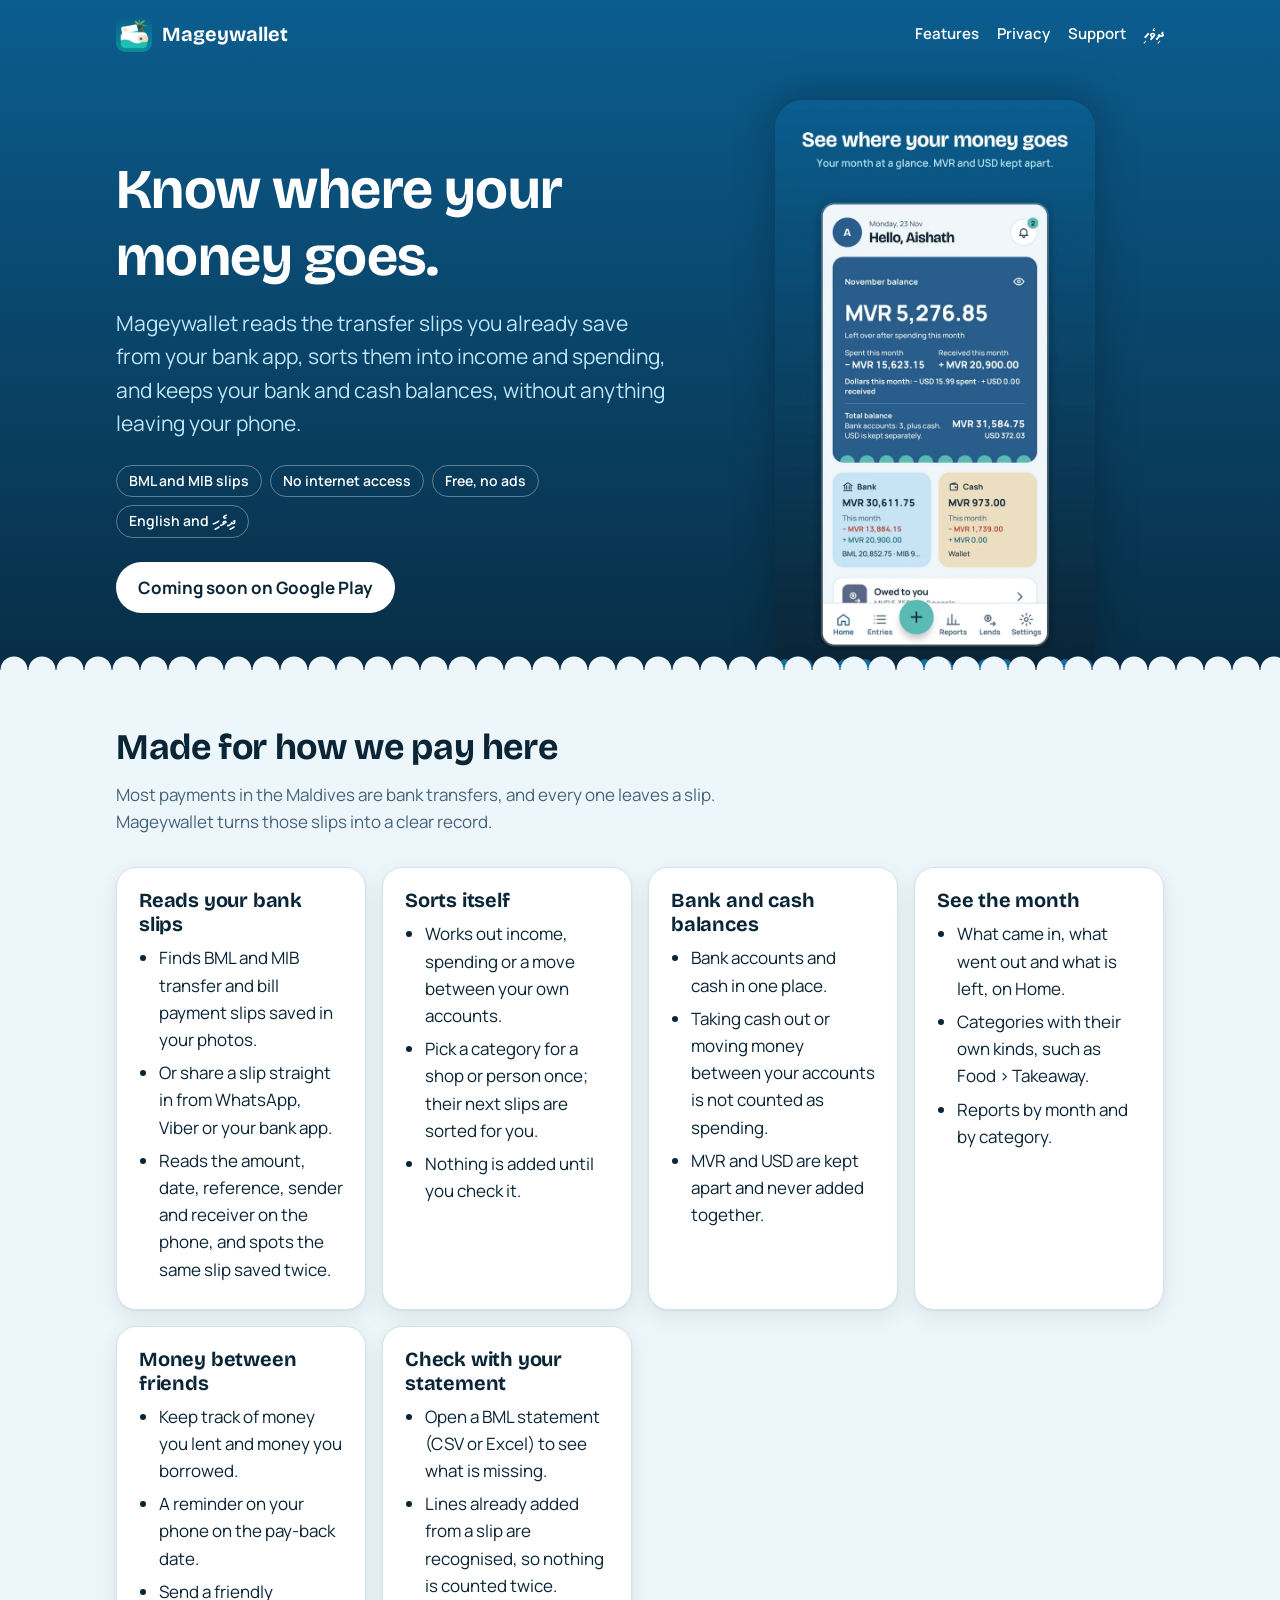
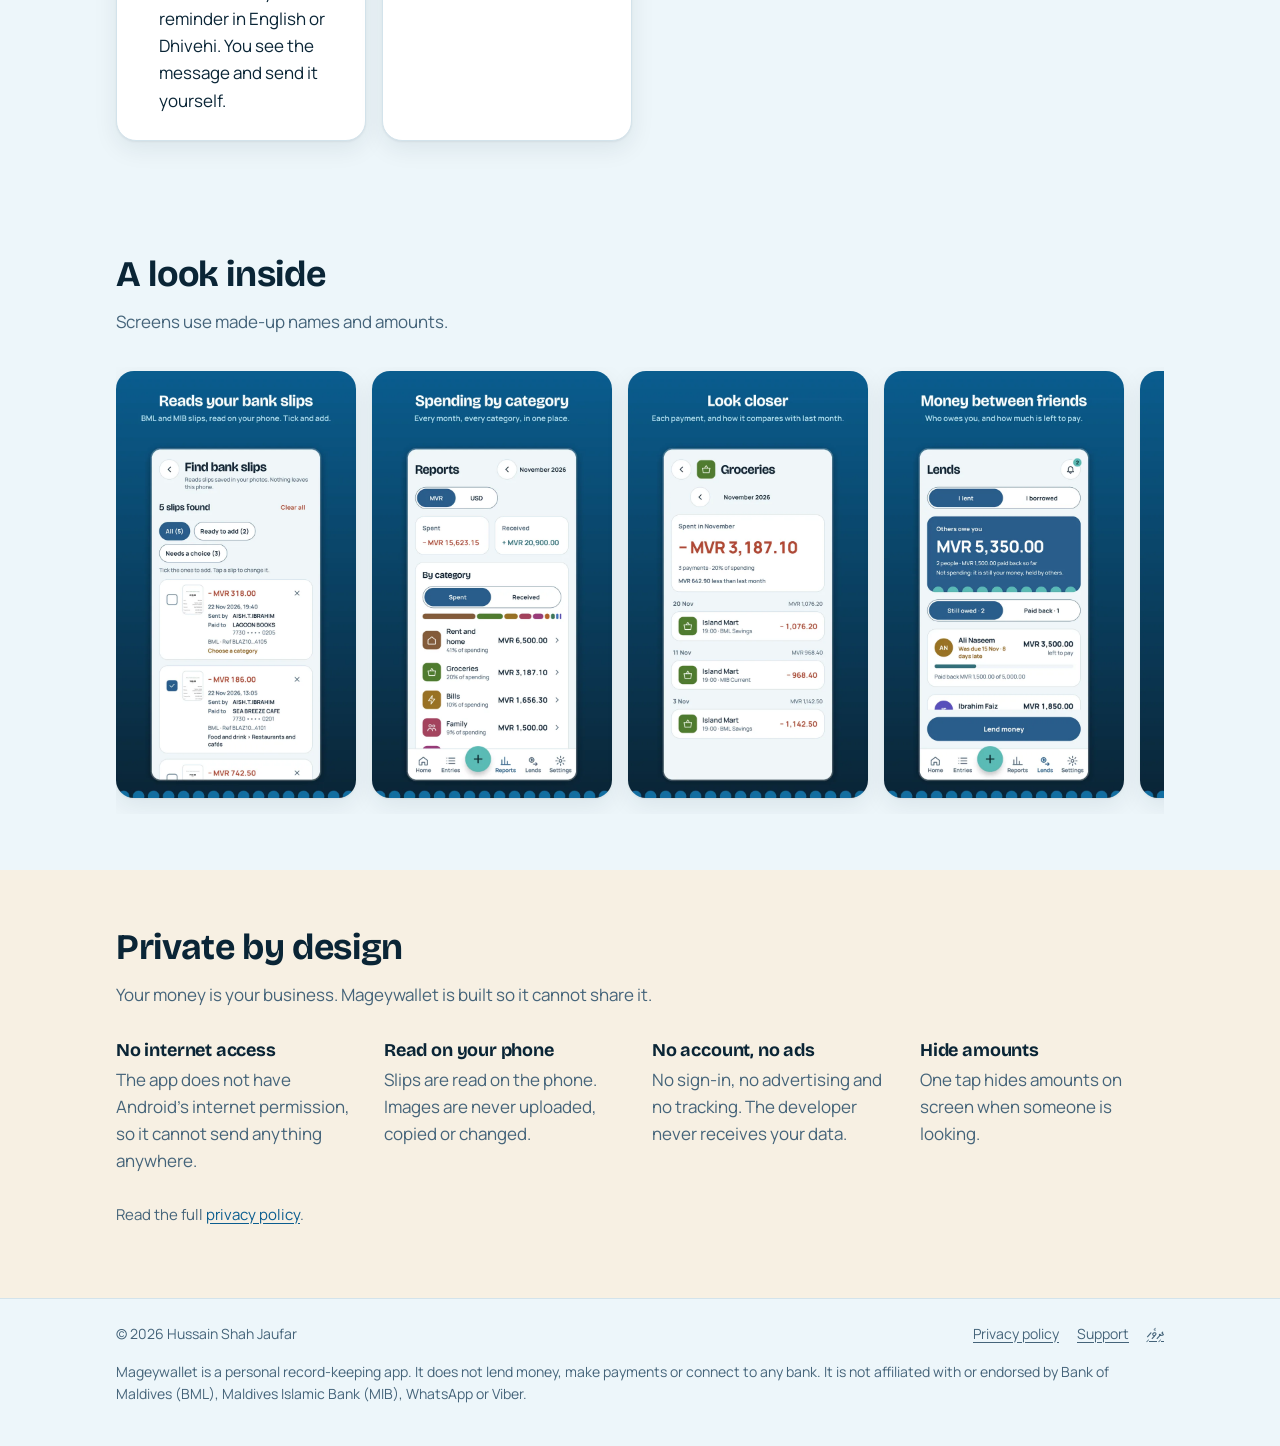
==== index.html @ f0f6d5c7 "Mageywallet website: home, privacy policy and support in English and Dhivehi Co-Authored-By: Claude " ====
<!doctype html>
<html lang="en" dir="ltr">
<head>
<meta charset="utf-8">
<meta name="viewport" content="width=device-width, initial-scale=1">
<title>Mageywallet: spending tracker for the Maldives</title>
<meta name="description" content="Mageywallet reads your BML and MIB transfer slips, sorts income and spending, and keeps everything on your phone. No internet access, no account, no ads.">
<meta name="theme-color" content="#0b5d8f">
<link rel="canonical" href="https://shahjaufar.github.io/mageywallet-site/">
<link rel="alternate" hreflang="en" href="https://shahjaufar.github.io/mageywallet-site/">
<link rel="alternate" hreflang="dv" href="https://shahjaufar.github.io/mageywallet-site/dv/">
<meta property="og:type" content="website">
<meta property="og:title" content="Mageywallet: spending tracker for the Maldives">
<meta property="og:description" content="Reads your BML and MIB slips and keeps everything on your phone.">
<meta property="og:image" content="https://shahjaufar.github.io/mageywallet-site/assets/og-image.png">
<meta property="og:url" content="https://shahjaufar.github.io/mageywallet-site/">
<meta name="twitter:card" content="summary_large_image">
<link rel="icon" type="image/png" sizes="32x32" href="assets/favicon-32.png">
<link rel="icon" type="image/png" sizes="192x192" href="assets/icon-192.png">
<link rel="apple-touch-icon" href="assets/apple-touch-icon.png">
<link rel="preconnect" href="https://fonts.googleapis.com">
<link rel="preconnect" href="https://fonts.gstatic.com" crossorigin>
<link rel="stylesheet" href="https://fonts.googleapis.com/css2?family=Bricolage+Grotesque:wght@700&family=Manrope:wght@400;600;700&family=Noto+Sans+Thaana:wght@400;700&display=swap">
<link rel="stylesheet" href="assets/style.css">
</head>
<body class="on-hero">
<a class="skip" href="#main">Skip to content</a>

<div class="hero">
  <header class="site-header">
    <div class="wrap">
      <a class="brand" href="./"><img src="assets/icon-192.png" alt="" width="36" height="36">Mageywallet</a>
      <nav class="site-nav" aria-label="Main">
        <a href="#features">Features</a>
        <a href="privacy.html">Privacy</a>
        <a href="support.html">Support</a>
        <a class="lang" href="dv/" hreflang="dv" lang="dv">ދިވެހި</a>
      </nav>
    </div>
  </header>

  <div class="wrap hero-grid">
    <div class="hero-copy">
      <h1>Know where your money goes.</h1>
      <p class="lede">Mageywallet reads the transfer slips you already save from your bank app, sorts them into income and spending, and keeps your bank and cash balances, without anything leaving your phone.</p>
      <ul class="badges">
        <li>BML and MIB slips</li>
        <li>No internet access</li>
        <li>Free, no ads</li>
        <li>English and ދިވެހި</li>
      </ul>
      <span class="cta soon" aria-label="Coming soon on Google Play">Coming soon on Google Play</span>
    </div>
    <div class="hero-shot">
      <img src="assets/screens/phone-01-home.webp" alt="Mageywallet home screen showing the month's money in, money out and what is left" width="720" height="1280">
    </div>
  </div>
  <div class="crest" aria-hidden="true"></div>
</div>

<main id="main">
  <section id="features">
    <div class="wrap">
      <h2 class="section-title">Made for how we pay here</h2>
      <p class="section-lede">Most payments in the Maldives are bank transfers, and every one leaves a slip. Mageywallet turns those slips into a clear record.</p>

      <div class="features">
        <article class="card">
          <h3>Reads your bank slips</h3>
          <ul>
            <li>Finds BML and MIB transfer and bill payment slips saved in your photos.</li>
            <li>Or share a slip straight in from WhatsApp, Viber or your bank app.</li>
            <li>Reads the amount, date, reference, sender and receiver on the phone, and spots the same slip saved twice.</li>
          </ul>
        </article>
        <article class="card">
          <h3>Sorts itself</h3>
          <ul>
            <li>Works out income, spending or a move between your own accounts.</li>
            <li>Pick a category for a shop or person once; their next slips are sorted for you.</li>
            <li>Nothing is added until you check it.</li>
          </ul>
        </article>
        <article class="card">
          <h3>Bank and cash balances</h3>
          <ul>
            <li>Bank accounts and cash in one place.</li>
            <li>Taking cash out or moving money between your accounts is not counted as spending.</li>
            <li>MVR and USD are kept apart and never added together.</li>
          </ul>
        </article>
        <article class="card">
          <h3>See the month</h3>
          <ul>
            <li>What came in, what went out and what is left, on Home.</li>
            <li>Categories with their own kinds, such as Food › Takeaway.</li>
            <li>Reports by month and by category.</li>
          </ul>
        </article>
        <article class="card">
          <h3>Money between friends</h3>
          <ul>
            <li>Keep track of money you lent and money you borrowed.</li>
            <li>A reminder on your phone on the pay-back date.</li>
            <li>Send a friendly reminder in English or Dhivehi. You see the message and send it yourself.</li>
          </ul>
        </article>
        <article class="card">
          <h3>Check with your statement</h3>
          <ul>
            <li>Open a BML statement (CSV or Excel) to see what is missing.</li>
            <li>Lines already added from a slip are recognised, so nothing is counted twice.</li>
          </ul>
        </article>
      </div>
    </div>
  </section>

  <section aria-labelledby="screens-title">
    <div class="wrap">
      <h2 class="section-title" id="screens-title">A look inside</h2>
      <p class="section-lede">Screens use made-up names and amounts.</p>
      <div class="screens" tabindex="0" aria-label="App screenshots, scroll sideways">
        <figure><img src="assets/screens/phone-02-slips.webp" alt="Find bank slips: slips found in photos, ready to add" width="720" height="1280" loading="lazy"></figure>
        <figure><img src="assets/screens/phone-03-reports.webp" alt="Reports by month and category" width="720" height="1280" loading="lazy"></figure>
        <figure><img src="assets/screens/phone-04-category.webp" alt="A category with its kinds and spending" width="720" height="1280" loading="lazy"></figure>
        <figure><img src="assets/screens/phone-05-lends.webp" alt="Lends: money lent and borrowed" width="720" height="1280" loading="lazy"></figure>
        <figure><img src="assets/screens/phone-06-person.webp" alt="A person's balance with pay-back date and reminder" width="720" height="1280" loading="lazy"></figure>
        <figure><img src="assets/screens/phone-07-entries.webp" alt="Entries list with search and filters" width="720" height="1280" loading="lazy"></figure>
        <figure><img src="assets/screens/phone-08-home-night.webp" alt="Home screen in the night theme" width="720" height="1280" loading="lazy"></figure>
      </div>
    </div>
  </section>

  <section class="private" aria-labelledby="private-title">
    <div class="wrap">
      <h2 class="section-title" id="private-title">Private by design</h2>
      <p class="section-lede">Your money is your business. Mageywallet is built so it cannot share it.</p>
      <div class="private-grid">
        <div>
          <h3>No internet access</h3>
          <p>The app does not have Android's internet permission, so it cannot send anything anywhere.</p>
        </div>
        <div>
          <h3>Read on your phone</h3>
          <p>Slips are read on the phone. Images are never uploaded, copied or changed.</p>
        </div>
        <div>
          <h3>No account, no ads</h3>
          <p>No sign-in, no advertising and no tracking. The developer never receives your data.</p>
        </div>
        <div>
          <h3>Hide amounts</h3>
          <p>One tap hides amounts on screen when someone is looking.</p>
        </div>
      </div>
      <p class="note" style="margin-top:28px">Read the full <a href="privacy.html">privacy policy</a>.</p>
    </div>
  </section>
</main>

<footer class="site-footer">
  <div class="wrap">
    <span>© 2026 Hussain Shah Jaufar</span>
    <nav aria-label="Footer">
      <a href="privacy.html">Privacy policy</a>
      <a href="support.html">Support</a>
      <a class="lang" href="dv/" hreflang="dv" lang="dv">ދިވެހި</a>
    </nav>
    <p style="flex-basis:100%;margin:8px 0 0">Mageywallet is a personal record-keeping app. It does not lend money, make payments or connect to any bank. It is not affiliated with or endorsed by Bank of Maldives (BML), Maldives Islamic Bank (MIB), WhatsApp or Viber.</p>
  </div>
</footer>
</body>
</html>
---- assets/style.css ----
/* Mageywallet site. Colours and type follow the app's Vilu theme (sea, sky, sand). */

:root {
  --sky-bg: #edf6fa;
  --surface: #ffffff;
  --sand-surface: #f7f0e3;
  --hairline: #d3e3eb;
  --ink: #0a2536;
  --ink-muted: #45647a;
  --ocean: #0b5d8f;
  --on-ocean: #ffffff;
  --lagoon: #1fbdb6;
  --sand: #f0dfbe;
  --income: #08717c;
  --expense: #c13d2a;
  --hero-top: #0b5d8f;
  --hero-bottom: #082d45;
  --on-hero: #ffffff;
  --on-hero-muted: #bfe5f7;
  --shadow: 0 1px 2px rgba(10, 37, 54, .06), 0 8px 24px rgba(10, 37, 54, .08);

  --font-display: "Bricolage Grotesque", system-ui, sans-serif;
  --font-body: "Manrope", system-ui, -apple-system, "Segoe UI", Roboto, sans-serif;
  --font-thaana: "Noto Sans Thaana", "MV Faseyha", "Faruma", sans-serif;

  color-scheme: light;
}

@media (prefers-color-scheme: dark) {
  :root {
    --sky-bg: #06141d;
    --surface: #0c2130;
    --sand-surface: #13293a;
    --hairline: #21445a;
    --ink: #e4f2f8;
    --ink-muted: #9dbccb;
    --ocean: #6cc4f0;
    --on-ocean: #04202f;
    --lagoon: #3fd8cf;
    --sand: #4a3d27;
    --income: #55d6dc;
    --expense: #ff9280;
    --hero-top: #123e5a;
    --hero-bottom: #06141d;
    --on-hero: #e4f2f8;
    --on-hero-muted: #9dbccb;
    --shadow: 0 1px 2px rgba(0, 0, 0, .3), 0 8px 24px rgba(0, 0, 0, .35);
    color-scheme: dark;
  }
}

* { box-sizing: border-box; }

html { -webkit-text-size-adjust: 100%; }

body {
  margin: 0;
  background: var(--sky-bg);
  color: var(--ink);
  font: 17px/1.6 var(--font-body);
}

html[lang="dv"] body { font-family: var(--font-thaana), var(--font-body); line-height: 1.9; }

img { max-width: 100%; height: auto; display: block; }

a { color: var(--ocean); text-underline-offset: 3px; }

h1, h2, h3 { font-family: var(--font-display); line-height: 1.2; letter-spacing: -0.01em; margin: 0 0 12px; }
html[lang="dv"] h1, html[lang="dv"] h2, html[lang="dv"] h3 { font-family: var(--font-thaana), var(--font-display); letter-spacing: 0; line-height: 1.6; }

.wrap { max-width: 1080px; margin: 0 auto; padding: 0 16px; }
.narrow { max-width: 720px; }

.skip { position: absolute; width: 1px; height: 1px; overflow: hidden; clip-path: inset(50%); white-space: nowrap; }
.skip:focus { width: auto; height: auto; clip-path: none; inset-inline-start: 16px; top: 16px; background: var(--surface); color: var(--ink); padding: 8px 12px; border-radius: 8px; z-index: 10; }

/* Header */

.site-header { padding: 16px 0; }
.site-header .wrap { display: flex; align-items: center; justify-content: space-between; gap: 16px; flex-wrap: wrap; }
.brand { display: flex; align-items: center; gap: 10px; color: inherit; text-decoration: none; font-family: var(--font-display); font-weight: 700; font-size: 20px; }
html[lang="dv"] .brand { font-family: var(--font-thaana), var(--font-display); }
.brand img { width: 36px; height: 36px; border-radius: 9px; }
.site-nav { display: flex; gap: 6px 18px; flex-wrap: wrap; font-weight: 600; font-size: 15px; }
.site-nav a { color: inherit; text-decoration: none; }
.site-nav a:hover, .site-nav a[aria-current="page"] { color: var(--ocean); text-decoration: underline; }
.lang { font-family: var(--font-thaana), var(--font-body); }

.on-hero .site-header, .on-hero .site-header .brand, .on-hero .site-nav a { color: var(--on-hero); }
.on-hero .site-nav a:hover, .on-hero .site-nav a[aria-current="page"] { color: var(--on-hero); }

/* Hero */

.hero {
  background: linear-gradient(180deg, var(--hero-top), var(--hero-bottom));
  color: var(--on-hero);
  padding-bottom: 0;
  overflow: hidden;
}
.hero-grid { display: grid; grid-template-columns: 1.1fr .9fr; gap: 32px; align-items: end; padding-top: 32px; }
.hero h1 { font-size: clamp(34px, 6vw, 56px); margin-bottom: 16px; }
.hero .lede { font-size: clamp(18px, 2.4vw, 21px); color: var(--on-hero-muted); max-width: 34em; margin: 0 0 24px; }
.hero-copy { padding-bottom: 56px; }
.hero-shot { justify-self: center; width: min(320px, 100%); }
.hero-shot img { border-radius: 28px 28px 0 0; box-shadow: 0 -4px 40px rgba(0, 0, 0, .25); }

.badges { display: flex; flex-wrap: wrap; gap: 8px; margin: 0 0 24px; padding: 0; list-style: none; }
.badges li { border: 1px solid rgba(255, 255, 255, .35); border-radius: 999px; padding: 4px 12px; font-size: 14px; font-weight: 600; }

.cta { display: inline-flex; align-items: center; gap: 10px; background: var(--surface); color: var(--ink); border-radius: 999px; padding: 12px 22px; font-weight: 700; text-decoration: none; }
.cta.soon { cursor: default; }
.cta small { font-weight: 600; color: var(--ink-muted); }

/* Wave-crest motif from the Vilu theme */

.crest {
  height: 28px;
  background: radial-gradient(circle at 14px 28px, var(--sky-bg) 13px, transparent 14px) repeat-x;
  background-size: 28px 28px;
  margin-top: -27px;
  position: relative;
}

/* Sections */

section { padding: 56px 0; }
.section-title { font-size: clamp(26px, 4vw, 36px); }
.section-lede { color: var(--ink-muted); max-width: 40em; margin: 0 0 32px; }

.features { display: grid; grid-template-columns: repeat(auto-fit, minmax(240px, 1fr)); gap: 16px; }
.card { background: var(--surface); border: 1px solid var(--hairline); border-radius: 20px; padding: 20px 22px; box-shadow: var(--shadow); }
.card h3 { font-size: 20px; margin-bottom: 8px; }
.card ul { margin: 0; padding-inline-start: 20px; }
.card li { margin: 0 0 6px; }
.card .dot { display: inline-block; width: 12px; height: 12px; border-radius: 50%; margin-inline-end: 8px; vertical-align: baseline; }

.screens { display: grid; grid-auto-flow: column; grid-auto-columns: min(240px, 70%); gap: 16px; overflow-x: auto; padding: 4px 4px 16px; scroll-snap-type: x mandatory; overscroll-behavior-x: contain; }
.screens figure { margin: 0; scroll-snap-align: start; }
.screens img { border-radius: 18px; box-shadow: var(--shadow); }

.private { background: var(--sand-surface); }
.private-grid { display: grid; grid-template-columns: repeat(auto-fit, minmax(200px, 1fr)); gap: 24px; }
.private-grid h3 { font-size: 18px; margin-bottom: 4px; }
.private-grid p { margin: 0; color: var(--ink-muted); }

.note { color: var(--ink-muted); font-size: 15px; }

/* Text pages (privacy, support) */

.page { padding: 32px 0 64px; }
.page h1 { font-size: clamp(30px, 5vw, 40px); margin-bottom: 4px; }
.page h2 { font-size: 21px; margin: 36px 0 8px; }
.page p, .page li { margin: 0 0 10px; }
.page ul { padding-inline-start: 22px; }
.meta { color: var(--ink-muted); margin-bottom: 24px; }
.summary { background: var(--surface); border: 1px solid var(--hairline); border-radius: 16px; padding: 16px 20px; }
.summary ul { margin: 0; }
.table-scroll { overflow-x: auto; }
table { width: 100%; border-collapse: collapse; margin: 8px 0 12px; }
th, td { text-align: start; vertical-align: top; padding: 8px 10px; border-bottom: 1px solid var(--hairline); }
th { color: var(--ink-muted); font-weight: 600; }

details { background: var(--surface); border: 1px solid var(--hairline); border-radius: 14px; padding: 4px 18px; margin: 0 0 10px; }
details[open] { padding-bottom: 12px; }
summary { cursor: pointer; font-weight: 700; padding: 10px 0; }
details p:last-child { margin-bottom: 0; }

.contact-box { background: var(--surface); border: 1px solid var(--hairline); border-radius: 16px; padding: 18px 22px; margin: 16px 0 24px; }
.contact-box a { font-weight: 700; font-size: 18px; word-break: break-all; }

/* Footer */

.site-footer { border-top: 1px solid var(--hairline); padding: 24px 0 40px; color: var(--ink-muted); font-size: 14px; }
.site-footer .wrap { display: flex; flex-wrap: wrap; gap: 8px 24px; justify-content: space-between; }
.site-footer nav { display: flex; flex-wrap: wrap; gap: 6px 18px; }
.site-footer a { color: inherit; }

/* Latin text inside Dhivehi pages: amounts, bank names, email */
.ltr { direction: ltr; unicode-bidi: isolate; font-family: var(--font-body); }

@media (max-width: 760px) {
  .hero-grid { grid-template-columns: 1fr; gap: 8px; padding-top: 16px; }
  .hero-copy { padding-bottom: 24px; }
  .hero-shot { width: min(260px, 80%); }
  section { padding: 40px 0; }
}

@media (prefers-reduced-motion: no-preference) {
  html { scroll-behavior: smooth; }
}
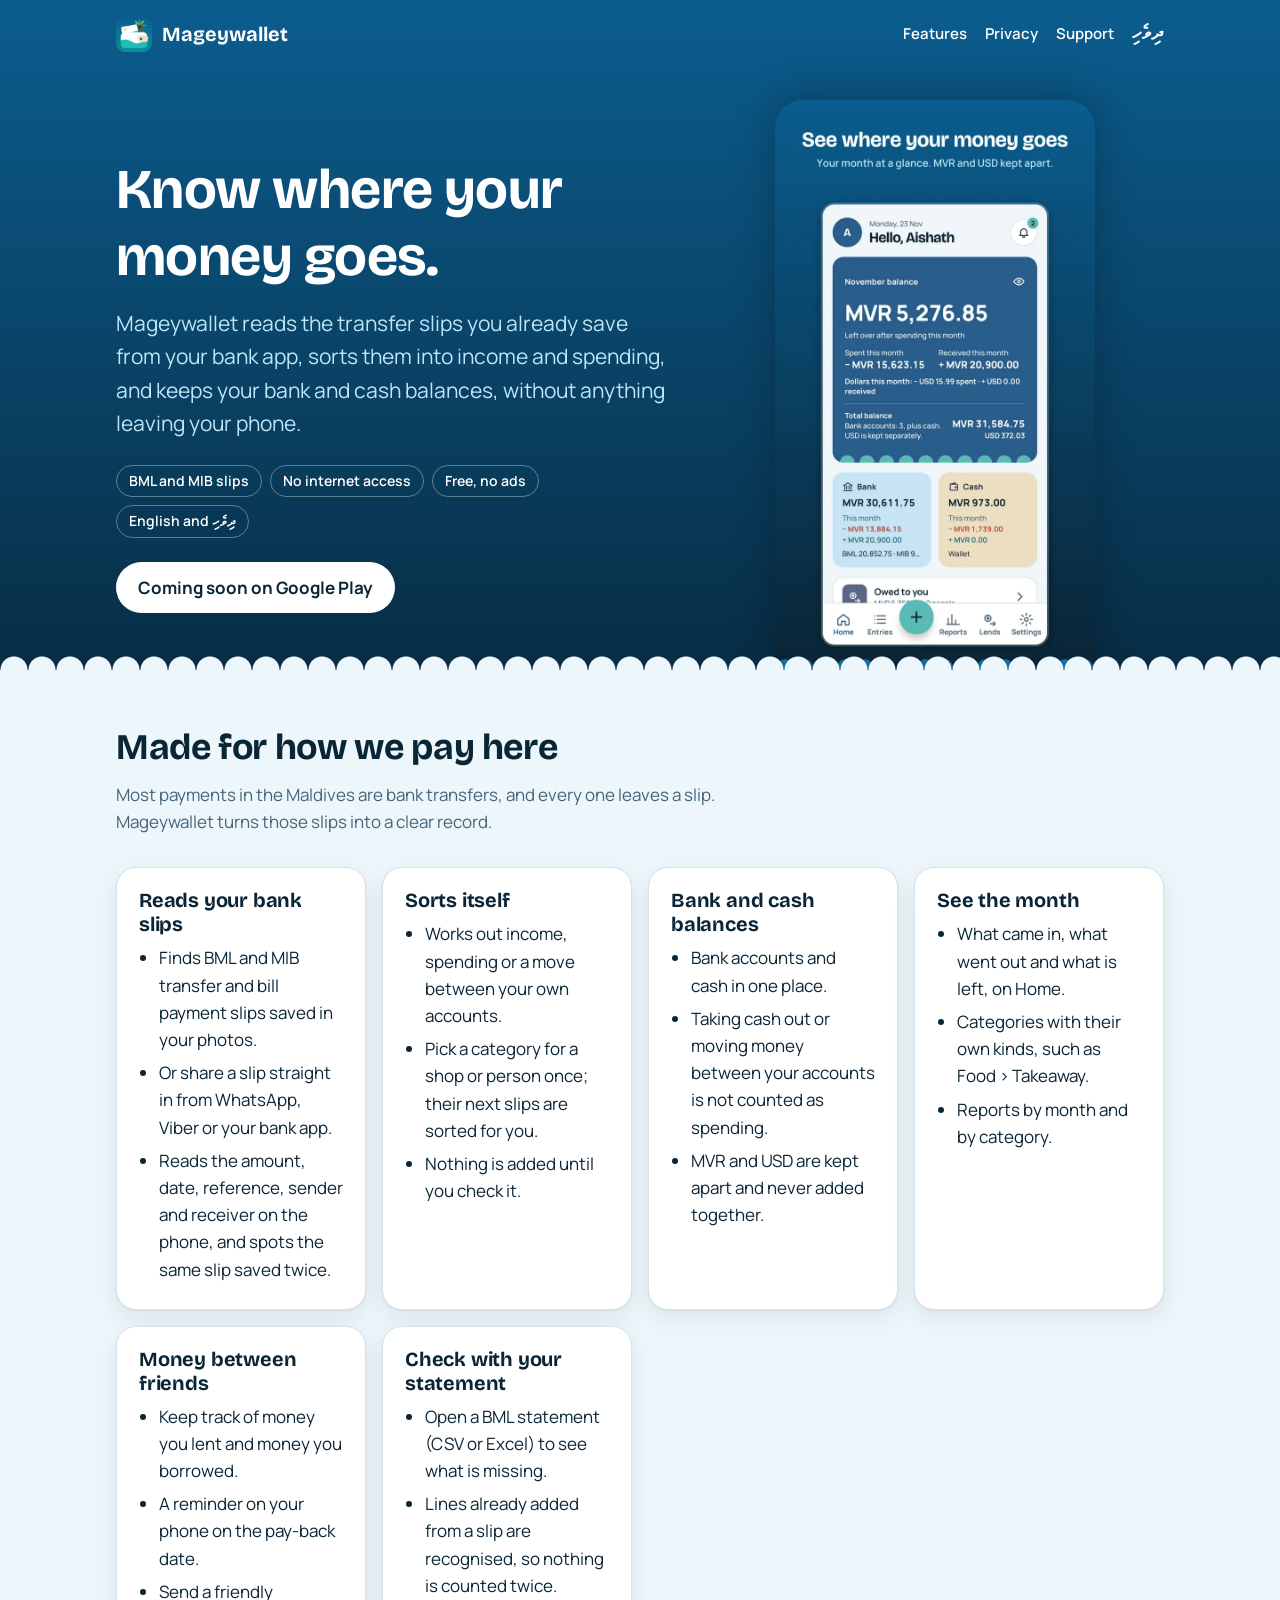
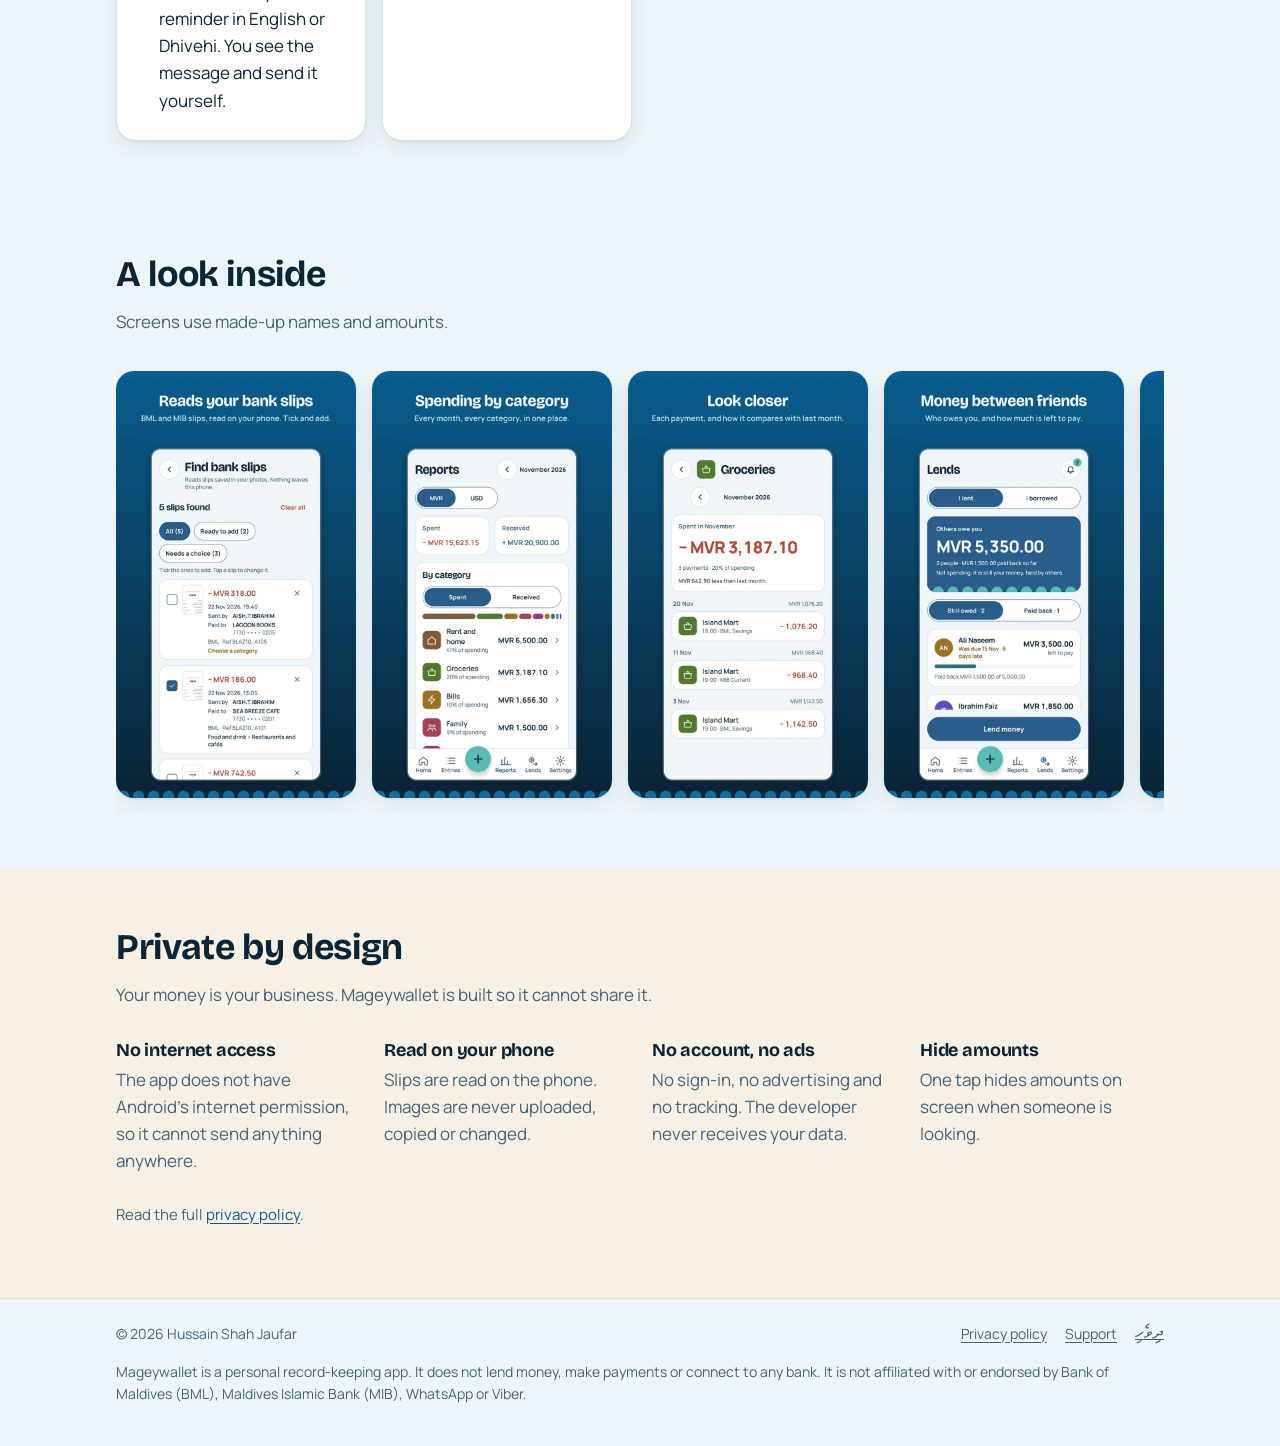
==== commit edd88848: "Use Open Thaana for Dhivehi text Self-hosted woff2/woff from siyamex/Open-Thaana-Font (OFL 1.1, lice" ====
--- a/index.html
+++ b/index.html
@@ -20,7 +20,7 @@
 <link rel="apple-touch-icon" href="assets/apple-touch-icon.png">
 <link rel="preconnect" href="https://fonts.googleapis.com">
 <link rel="preconnect" href="https://fonts.gstatic.com" crossorigin>
-<link rel="stylesheet" href="https://fonts.googleapis.com/css2?family=Bricolage+Grotesque:wght@700&family=Manrope:wght@400;600;700&family=Noto+Sans+Thaana:wght@400;700&display=swap">
+<link rel="stylesheet" href="https://fonts.googleapis.com/css2?family=Bricolage+Grotesque:wght@700&family=Manrope:wght@400;600;700&display=swap">
 <link rel="stylesheet" href="assets/style.css">
 </head>
 <body class="on-hero">
--- a/assets/style.css
+++ b/assets/style.css
@@ -1,4 +1,18 @@
 /* Mageywallet site. Colours and type follow the app's Vilu theme (sea, sky, sand). */
+
+/* Open Thaana (https://github.com/siyamex/Open-Thaana-Font), SIL OFL 1.1, licence in fonts/.
+   The same font the app uses. Thaana letters only: Latin letters and digits fall through to
+   Manrope or Bricolage Grotesque. One weight; bold is synthesised by the browser. */
+@font-face {
+  font-family: "Open Thaana";
+  src: url("fonts/OpenThaana-Regular.woff2") format("woff2"),
+       url("fonts/OpenThaana-Regular.woff") format("woff");
+  font-weight: 400;
+  font-style: normal;
+  font-display: swap;
+  unicode-range: U+0020, U+00A0, U+0780-07BF;
+  size-adjust: 115%; /* its letters are small next to Manrope at the same size */
+}
 
 :root {
   --sky-bg: #edf6fa;
@@ -21,7 +35,7 @@
 
   --font-display: "Bricolage Grotesque", system-ui, sans-serif;
   --font-body: "Manrope", system-ui, -apple-system, "Segoe UI", Roboto, sans-serif;
-  --font-thaana: "Noto Sans Thaana", "MV Faseyha", "Faruma", sans-serif;
+  --font-thaana: "Open Thaana";
 
   color-scheme: light;
 }
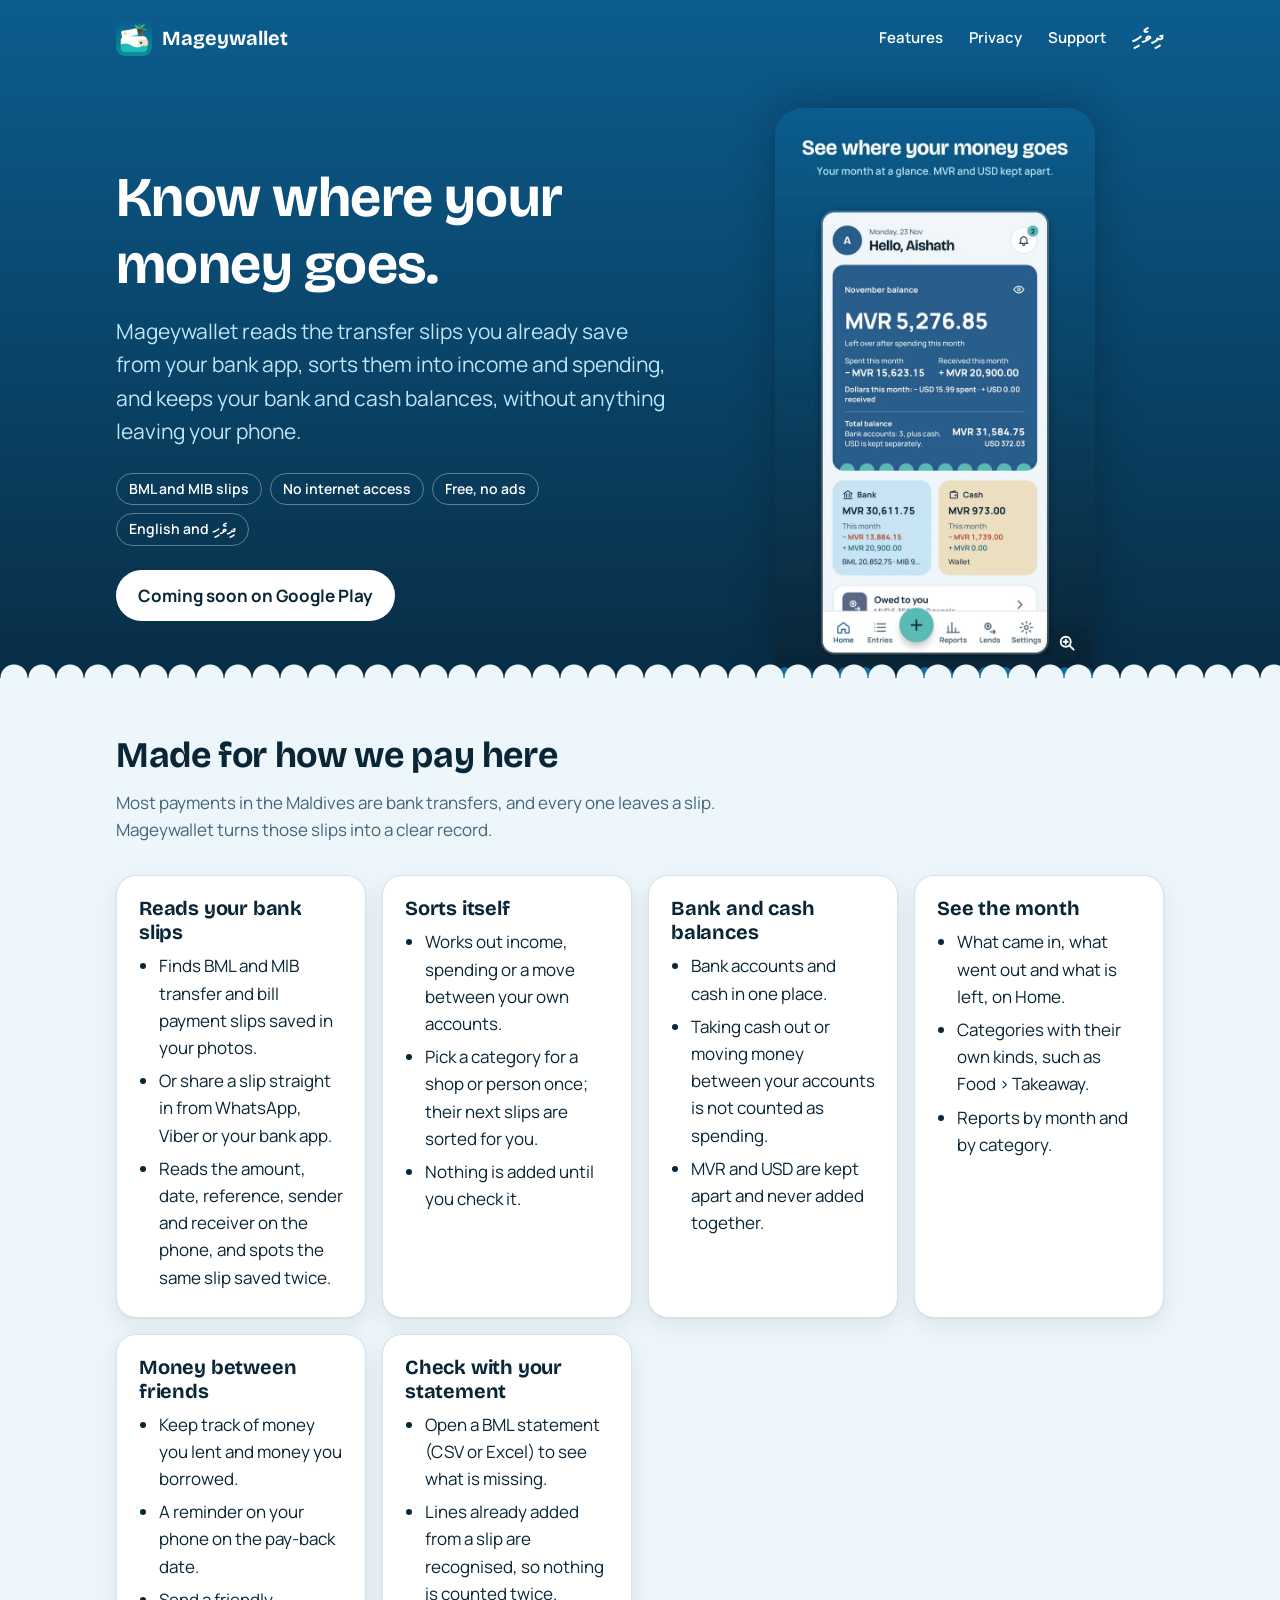
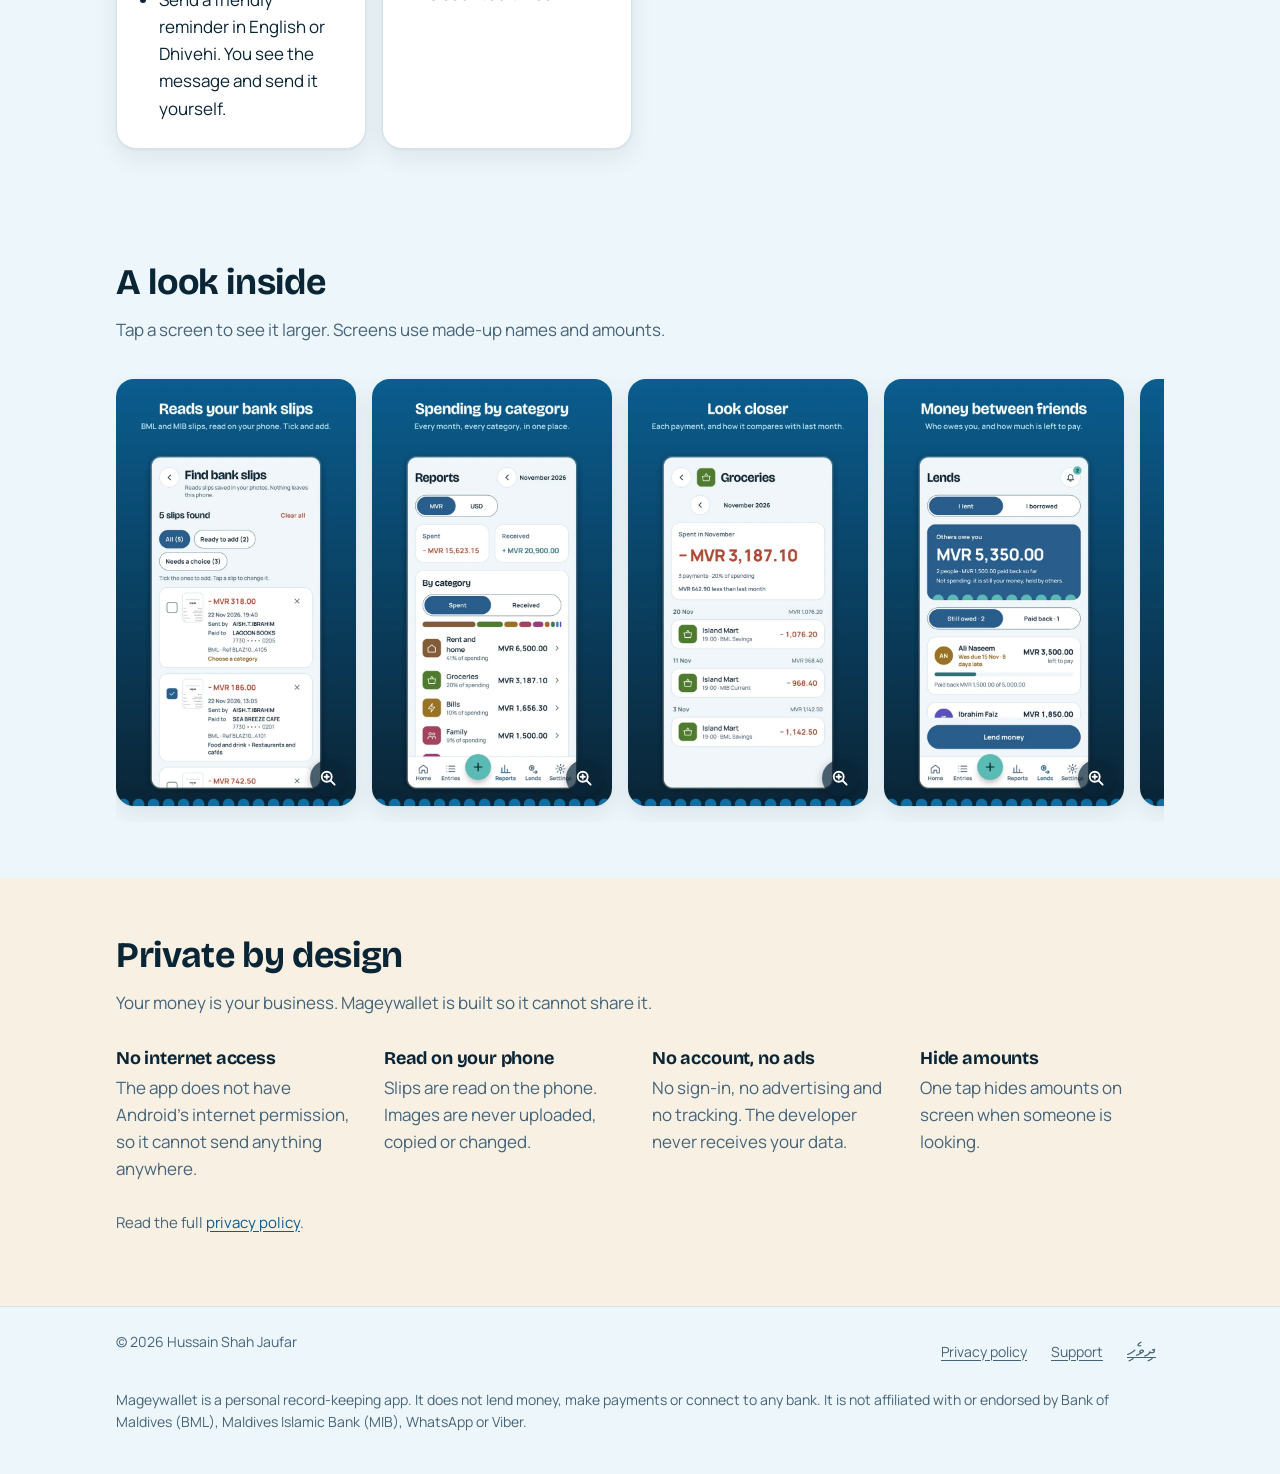
==== commit ebb9e202: "Phone layout pass and full-screen screenshot viewer Tap a screenshot to open it full screen at 1440x" ====
--- a/index.html
+++ b/index.html
@@ -52,7 +52,7 @@
       <span class="cta soon" aria-label="Coming soon on Google Play">Coming soon on Google Play</span>
     </div>
     <div class="hero-shot">
-      <img src="assets/screens/phone-01-home.webp" alt="Mageywallet home screen showing the month's money in, money out and what is left" width="720" height="1280">
+      <a class="shot" href="assets/screens/full/phone-01-home.webp"><img fetchpriority="high" src="assets/screens/phone-01-home.webp" alt="Mageywallet home screen showing the month's money in, money out and what is left" width="720" height="1280"></a>
     </div>
   </div>
   <div class="crest" aria-hidden="true"></div>
@@ -119,15 +119,15 @@
   <section aria-labelledby="screens-title">
     <div class="wrap">
       <h2 class="section-title" id="screens-title">A look inside</h2>
-      <p class="section-lede">Screens use made-up names and amounts.</p>
+      <p class="section-lede">Tap a screen to see it larger. Screens use made-up names and amounts.</p>
       <div class="screens" tabindex="0" aria-label="App screenshots, scroll sideways">
-        <figure><img src="assets/screens/phone-02-slips.webp" alt="Find bank slips: slips found in photos, ready to add" width="720" height="1280" loading="lazy"></figure>
-        <figure><img src="assets/screens/phone-03-reports.webp" alt="Reports by month and category" width="720" height="1280" loading="lazy"></figure>
-        <figure><img src="assets/screens/phone-04-category.webp" alt="A category with its kinds and spending" width="720" height="1280" loading="lazy"></figure>
-        <figure><img src="assets/screens/phone-05-lends.webp" alt="Lends: money lent and borrowed" width="720" height="1280" loading="lazy"></figure>
-        <figure><img src="assets/screens/phone-06-person.webp" alt="A person's balance with pay-back date and reminder" width="720" height="1280" loading="lazy"></figure>
-        <figure><img src="assets/screens/phone-07-entries.webp" alt="Entries list with search and filters" width="720" height="1280" loading="lazy"></figure>
-        <figure><img src="assets/screens/phone-08-home-night.webp" alt="Home screen in the night theme" width="720" height="1280" loading="lazy"></figure>
+        <figure><a class="shot" href="assets/screens/full/phone-02-slips.webp"><img src="assets/screens/phone-02-slips.webp" alt="Find bank slips: slips found in photos, ready to add" width="720" height="1280" loading="lazy"></a></figure>
+        <figure><a class="shot" href="assets/screens/full/phone-03-reports.webp"><img src="assets/screens/phone-03-reports.webp" alt="Reports by month and category" width="720" height="1280" loading="lazy"></a></figure>
+        <figure><a class="shot" href="assets/screens/full/phone-04-category.webp"><img src="assets/screens/phone-04-category.webp" alt="A category with its kinds and spending" width="720" height="1280" loading="lazy"></a></figure>
+        <figure><a class="shot" href="assets/screens/full/phone-05-lends.webp"><img src="assets/screens/phone-05-lends.webp" alt="Lends: money lent and borrowed" width="720" height="1280" loading="lazy"></a></figure>
+        <figure><a class="shot" href="assets/screens/full/phone-06-person.webp"><img src="assets/screens/phone-06-person.webp" alt="A person's balance with pay-back date and reminder" width="720" height="1280" loading="lazy"></a></figure>
+        <figure><a class="shot" href="assets/screens/full/phone-07-entries.webp"><img src="assets/screens/phone-07-entries.webp" alt="Entries list with search and filters" width="720" height="1280" loading="lazy"></a></figure>
+        <figure><a class="shot" href="assets/screens/full/phone-08-home-night.webp"><img src="assets/screens/phone-08-home-night.webp" alt="Home screen in the night theme" width="720" height="1280" loading="lazy"></a></figure>
       </div>
     </div>
   </section>
@@ -170,5 +170,6 @@
     <p style="flex-basis:100%;margin:8px 0 0">Mageywallet is a personal record-keeping app. It does not lend money, make payments or connect to any bank. It is not affiliated with or endorsed by Bank of Maldives (BML), Maldives Islamic Bank (MIB), WhatsApp or Viber.</p>
   </div>
 </footer>
+<script src="assets/lightbox.js" defer></script>
 </body>
 </html>
--- a/assets/style.css
+++ b/assets/style.css
@@ -72,7 +72,11 @@
   background: var(--sky-bg);
   color: var(--ink);
   font: 17px/1.6 var(--font-body);
-}
+  overflow-wrap: break-word;
+  -webkit-tap-highlight-color: transparent;
+}
+
+:focus-visible { outline: 3px solid var(--lagoon); outline-offset: 3px; border-radius: 6px; }
 
 html[lang="dv"] body { font-family: var(--font-thaana), var(--font-body); line-height: 1.9; }
 
@@ -96,8 +100,8 @@
 .brand { display: flex; align-items: center; gap: 10px; color: inherit; text-decoration: none; font-family: var(--font-display); font-weight: 700; font-size: 20px; }
 html[lang="dv"] .brand { font-family: var(--font-thaana), var(--font-display); }
 .brand img { width: 36px; height: 36px; border-radius: 9px; }
-.site-nav { display: flex; gap: 6px 18px; flex-wrap: wrap; font-weight: 600; font-size: 15px; }
-.site-nav a { color: inherit; text-decoration: none; }
+.site-nav { display: flex; gap: 0 6px; flex-wrap: wrap; font-weight: 600; font-size: 15px; margin-inline-end: -10px; }
+.site-nav a { color: inherit; text-decoration: none; padding: 10px; min-height: 44px; display: inline-flex; align-items: center; }
 .site-nav a:hover, .site-nav a[aria-current="page"] { color: var(--ocean); text-decoration: underline; }
 .lang { font-family: var(--font-thaana), var(--font-body); }
 
@@ -122,7 +126,7 @@
 .badges { display: flex; flex-wrap: wrap; gap: 8px; margin: 0 0 24px; padding: 0; list-style: none; }
 .badges li { border: 1px solid rgba(255, 255, 255, .35); border-radius: 999px; padding: 4px 12px; font-size: 14px; font-weight: 600; }
 
-.cta { display: inline-flex; align-items: center; gap: 10px; background: var(--surface); color: var(--ink); border-radius: 999px; padding: 12px 22px; font-weight: 700; text-decoration: none; }
+.cta { white-space: nowrap; display: inline-flex; align-items: center; gap: 10px; background: var(--surface); color: var(--ink); border-radius: 999px; padding: 12px 22px; font-weight: 700; text-decoration: none; }
 .cta.soon { cursor: default; }
 .cta small { font-weight: 600; color: var(--ink-muted); }
 
@@ -177,7 +181,7 @@
 
 details { background: var(--surface); border: 1px solid var(--hairline); border-radius: 14px; padding: 4px 18px; margin: 0 0 10px; }
 details[open] { padding-bottom: 12px; }
-summary { cursor: pointer; font-weight: 700; padding: 10px 0; }
+summary { cursor: pointer; font-weight: 700; padding: 12px 0; min-height: 48px; }
 details p:last-child { margin-bottom: 0; }
 
 .contact-box { background: var(--surface); border: 1px solid var(--hairline); border-radius: 16px; padding: 18px 22px; margin: 16px 0 24px; }
@@ -187,17 +191,107 @@
 
 .site-footer { border-top: 1px solid var(--hairline); padding: 24px 0 40px; color: var(--ink-muted); font-size: 14px; }
 .site-footer .wrap { display: flex; flex-wrap: wrap; gap: 8px 24px; justify-content: space-between; }
-.site-footer nav { display: flex; flex-wrap: wrap; gap: 6px 18px; }
+.site-footer nav { display: flex; flex-wrap: wrap; gap: 0 8px; margin-inline-start: -8px; }
+.site-footer nav a { padding: 10px 8px; }
 .site-footer a { color: inherit; }
 
 /* Latin text inside Dhivehi pages: amounts, bank names, email */
 .ltr { direction: ltr; unicode-bidi: isolate; font-family: var(--font-body); }
 
+/* Screenshots open full screen (assets/lightbox.js) */
+
+.shot { display: block; position: relative; border-radius: 18px; cursor: zoom-in; }
+.shot::after {
+  content: "";
+  position: absolute; inset-block-end: 10px; inset-inline-end: 10px;
+  width: 36px; height: 36px; border-radius: 50%;
+  background: rgba(10, 37, 54, .72) url("data:image/svg+xml,%3Csvg xmlns='http://www.w3.org/2000/svg' viewBox='0 0 24 24' fill='none' stroke='white' stroke-width='2.2' stroke-linecap='round'%3E%3Ccircle cx='10.5' cy='10.5' r='6'/%3E%3Cpath d='M15 15l5 5M10.5 8v5M8 10.5h5'/%3E%3C/svg%3E") center / 20px no-repeat;
+  box-shadow: 0 2px 8px rgba(0, 0, 0, .25);
+  pointer-events: none;
+}
+.hero-shot .shot { border-radius: 28px 28px 0 0; }
+.hero-shot .shot::after { inset-block-end: 16px; }
+
+html.lb-open { overflow: hidden; }
+
+dialog.lb {
+  width: 100%; height: 100%; max-width: none; max-height: none;
+  margin: 0; padding: 0; border: 0;
+  background: rgba(3, 14, 21, .96); color: #fff;
+  overscroll-behavior: contain;
+}
+dialog.lb[open] { display: flex; flex-direction: column; }
+dialog.lb::backdrop { background: rgba(3, 14, 21, .96); }
+
+.lb-top, .lb-bottom { flex: none; display: flex; align-items: center; gap: 12px; }
+.lb-top { justify-content: space-between; padding: max(8px, env(safe-area-inset-top)) 12px 4px 16px; }
+.lb-bottom { padding: 6px 12px max(12px, env(safe-area-inset-bottom)); }
+.lb-count { font: 600 15px var(--font-body); color: #bfe5f7; }
+
+.lb-btn {
+  flex: none; width: 48px; height: 48px; border-radius: 50%;
+  display: grid; place-items: center;
+  border: 1px solid rgba(255, 255, 255, .25); background: rgba(255, 255, 255, .1); color: #fff;
+  cursor: pointer;
+}
+.lb-btn:hover { background: rgba(255, 255, 255, .2); }
+
+.lb-stage {
+  flex: 1; min-height: 0; position: relative;
+  display: flex; overflow: auto; padding: 4px 12px;
+  overscroll-behavior: contain; -webkit-overflow-scrolling: touch;
+}
+/* margin:auto centres the picture yet still lets a zoomed one scroll to every edge */
+.lb-img {
+  margin: auto; max-width: 100%; max-height: 100%; width: auto; height: auto;
+  object-fit: contain; border-radius: 14px; cursor: zoom-in;
+  user-select: none; -webkit-user-select: none; -webkit-touch-callout: none;
+}
+.lb-stage.zoomed { padding: 0; }
+.lb-stage.zoomed .lb-img { max-width: none; max-height: none; border-radius: 0; cursor: zoom-out; }
+
+.lb-cap { flex: 1; min-width: 0; margin: 0; text-align: center; font-size: 15px; line-height: 1.45; }
+.lb-cap span { display: block; }
+.lb-alt { font-weight: 600; }
+.lb-hint { color: #9dbccb; font-size: 13px; }
+.lb-cap[lang="dv"] { font-family: var(--font-thaana), var(--font-body); line-height: 1.8; }
+
+/* Phones */
+
 @media (max-width: 760px) {
-  .hero-grid { grid-template-columns: 1fr; gap: 8px; padding-top: 16px; }
+  .hero-grid { grid-template-columns: 1fr; gap: 8px; padding-top: 8px; }
   .hero-copy { padding-bottom: 24px; }
-  .hero-shot { width: min(260px, 80%); }
+  .hero .lede { margin-bottom: 20px; }
+  .hero-shot { width: min(270px, 78%); }
   section { padding: 40px 0; }
+  .section-lede { margin-bottom: 24px; }
+  /* The carousel runs to the screen edges, with the next screen peeking in */
+  .screens {
+    grid-auto-columns: 64%; gap: 12px;
+    margin-inline: -16px; padding: 4px 16px 16px; scroll-padding-inline: 16px;
+  }
+}
+
+@media (max-width: 560px) {
+  body { font-size: 16.5px; }
+  .site-header { padding: 8px 0 4px; }
+  .site-header .wrap { gap: 0 12px; }
+  .site-nav { font-size: 14.5px; gap: 0; }
+  .site-nav a { padding: 10px 8px; }
+  .brand { font-size: 19px; }
+  .badges li { font-size: 13.5px; padding: 3px 11px; }
+  .cta { padding: 12px 20px; font-size: 16px; }
+  .features { gap: 12px; }
+  .card { padding: 18px; border-radius: 18px; }
+  .card h3 { font-size: 19px; }
+  .private-grid { gap: 18px; }
+  .page { padding: 20px 0 48px; }
+  .page h2 { margin-top: 30px; }
+  .summary, .contact-box { padding: 14px 16px; }
+  details { padding: 2px 14px; }
+  th, td { padding: 8px 6px; }
+  .lb-btn { width: 44px; height: 44px; }
+  .lb-stage { padding: 4px 8px; }
 }
 
 @media (prefers-reduced-motion: no-preference) {
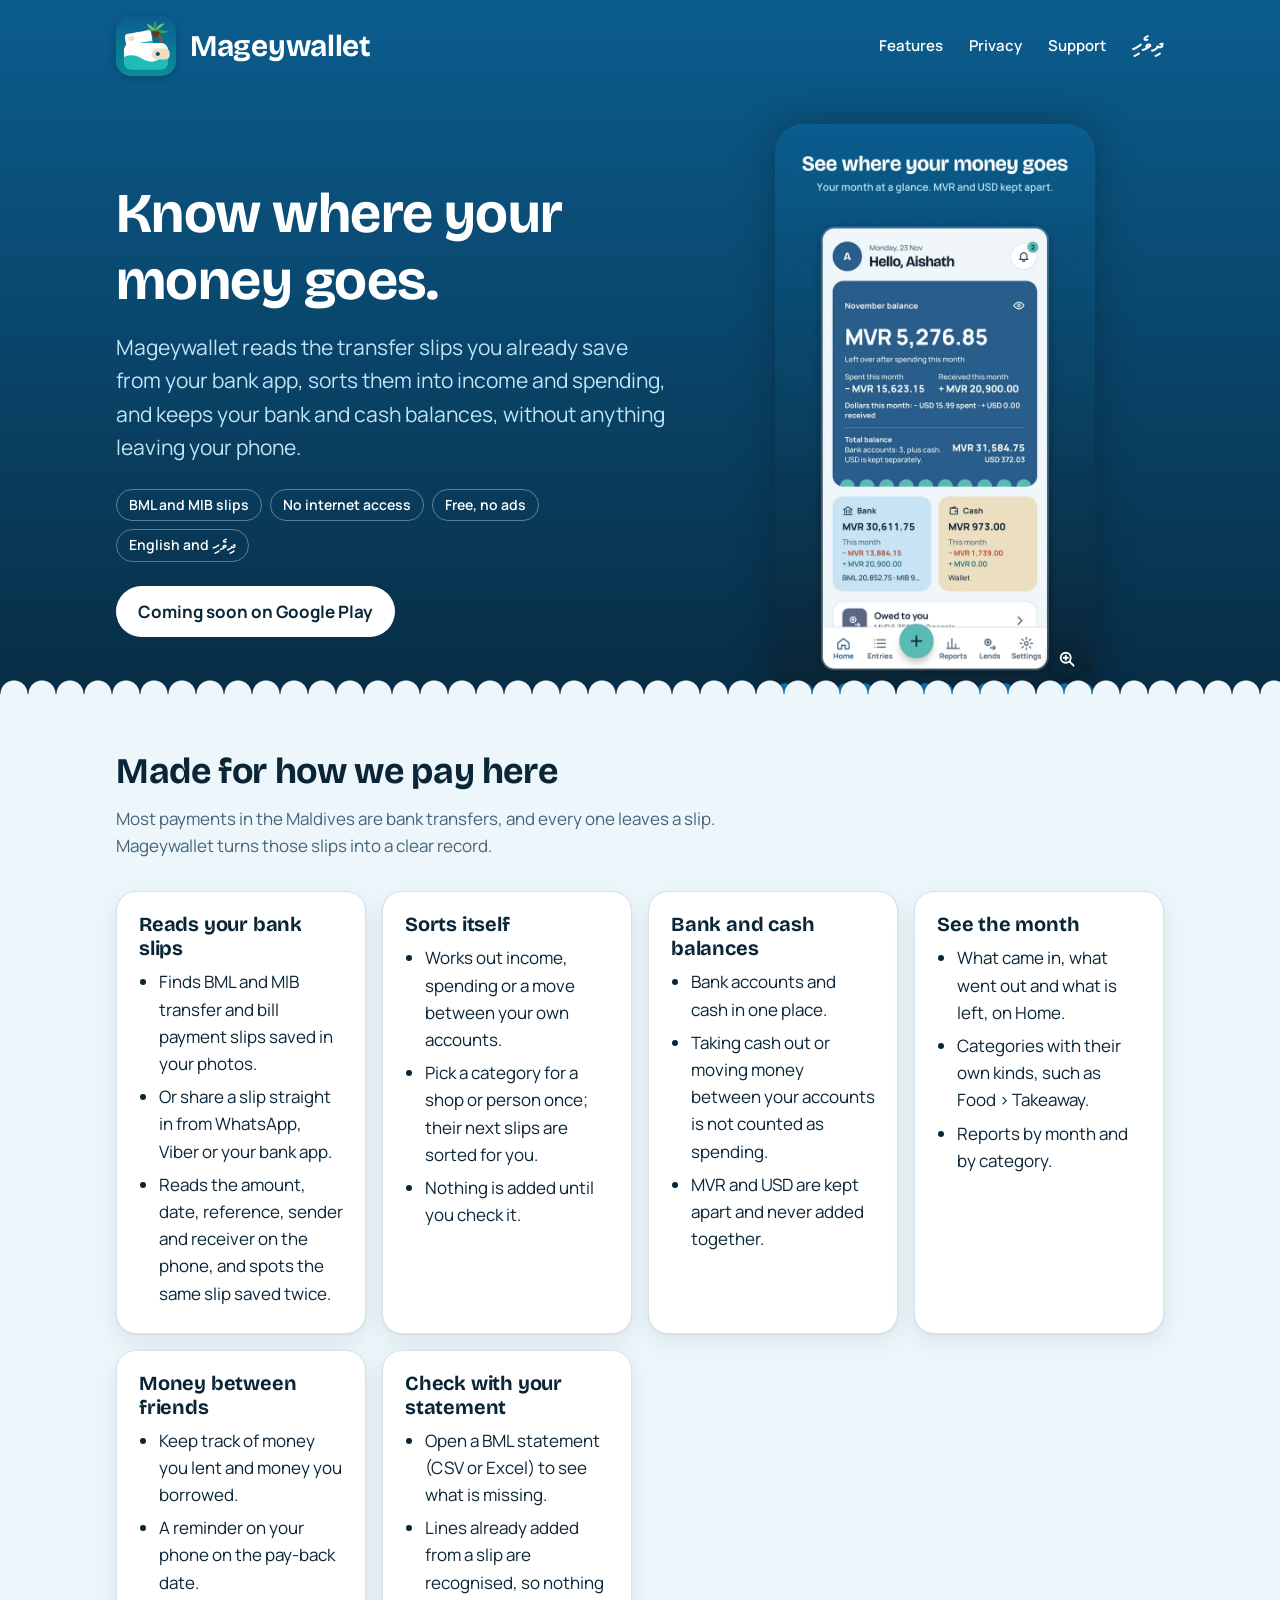
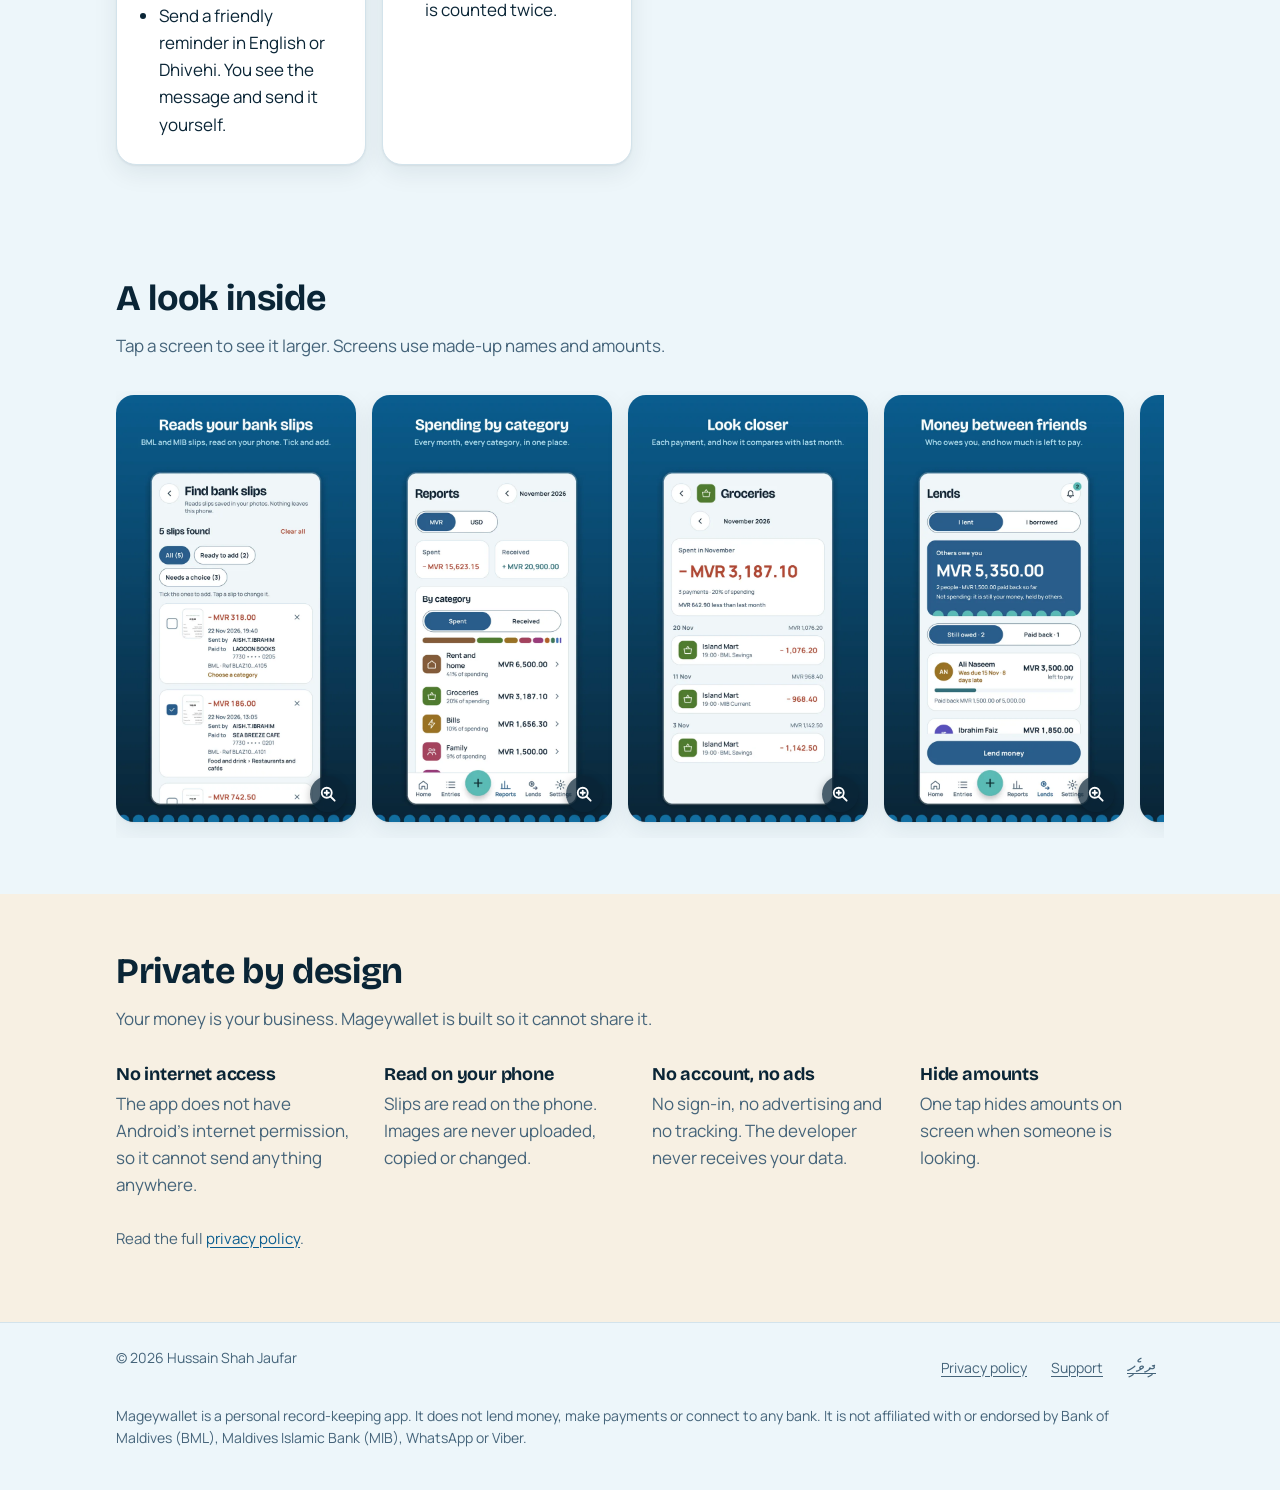
==== commit f9e69755: "Bigger app icon and name in the header Icon 36 -> 60px and name 20 -> 30px; on phones under 560px, 5" ====
--- a/index.html
+++ b/index.html
@@ -29,7 +29,7 @@
 <div class="hero">
   <header class="site-header">
     <div class="wrap">
-      <a class="brand" href="./"><img src="assets/icon-192.png" alt="" width="36" height="36">Mageywallet</a>
+      <a class="brand" href="./"><img src="assets/icon-192.png" alt="" width="60" height="60">Mageywallet</a>
       <nav class="site-nav" aria-label="Main">
         <a href="#features">Features</a>
         <a href="privacy.html">Privacy</a>
--- a/assets/style.css
+++ b/assets/style.css
@@ -97,9 +97,9 @@
 
 .site-header { padding: 16px 0; }
 .site-header .wrap { display: flex; align-items: center; justify-content: space-between; gap: 16px; flex-wrap: wrap; }
-.brand { display: flex; align-items: center; gap: 10px; color: inherit; text-decoration: none; font-family: var(--font-display); font-weight: 700; font-size: 20px; }
+.brand { display: flex; align-items: center; gap: 14px; color: inherit; text-decoration: none; font-family: var(--font-display); font-weight: 700; font-size: 30px; line-height: 1.1; letter-spacing: -0.01em; }
 html[lang="dv"] .brand { font-family: var(--font-thaana), var(--font-display); }
-.brand img { width: 36px; height: 36px; border-radius: 9px; }
+.brand img { width: 60px; height: 60px; border-radius: 15px; box-shadow: 0 2px 10px rgba(0, 0, 0, .18); }
 .site-nav { display: flex; gap: 0 6px; flex-wrap: wrap; font-weight: 600; font-size: 15px; margin-inline-end: -10px; }
 .site-nav a { color: inherit; text-decoration: none; padding: 10px; min-height: 44px; display: inline-flex; align-items: center; }
 .site-nav a:hover, .site-nav a[aria-current="page"] { color: var(--ocean); text-decoration: underline; }
@@ -240,6 +240,7 @@
   flex: 1; min-height: 0; position: relative;
   display: flex; overflow: auto; padding: 4px 12px;
   overscroll-behavior: contain; -webkit-overflow-scrolling: touch;
+  touch-action: pan-y pinch-zoom; /* sideways drags go to the swipe code */
 }
 /* margin:auto centres the picture yet still lets a zoomed one scroll to every edge */
 .lb-img {
@@ -247,7 +248,7 @@
   object-fit: contain; border-radius: 14px; cursor: zoom-in;
   user-select: none; -webkit-user-select: none; -webkit-touch-callout: none;
 }
-.lb-stage.zoomed { padding: 0; }
+.lb-stage.zoomed { padding: 0; touch-action: auto; }
 .lb-stage.zoomed .lb-img { max-width: none; max-height: none; border-radius: 0; cursor: zoom-out; }
 
 .lb-cap { flex: 1; min-width: 0; margin: 0; text-align: center; font-size: 15px; line-height: 1.45; }
@@ -278,7 +279,8 @@
   .site-header .wrap { gap: 0 12px; }
   .site-nav { font-size: 14.5px; gap: 0; }
   .site-nav a { padding: 10px 8px; }
-  .brand { font-size: 19px; }
+  .brand { font-size: 26px; gap: 12px; }
+  .brand img { width: 50px; height: 50px; border-radius: 12px; }
   .badges li { font-size: 13.5px; padding: 3px 11px; }
   .cta { padding: 12px 20px; font-size: 16px; }
   .features { gap: 12px; }
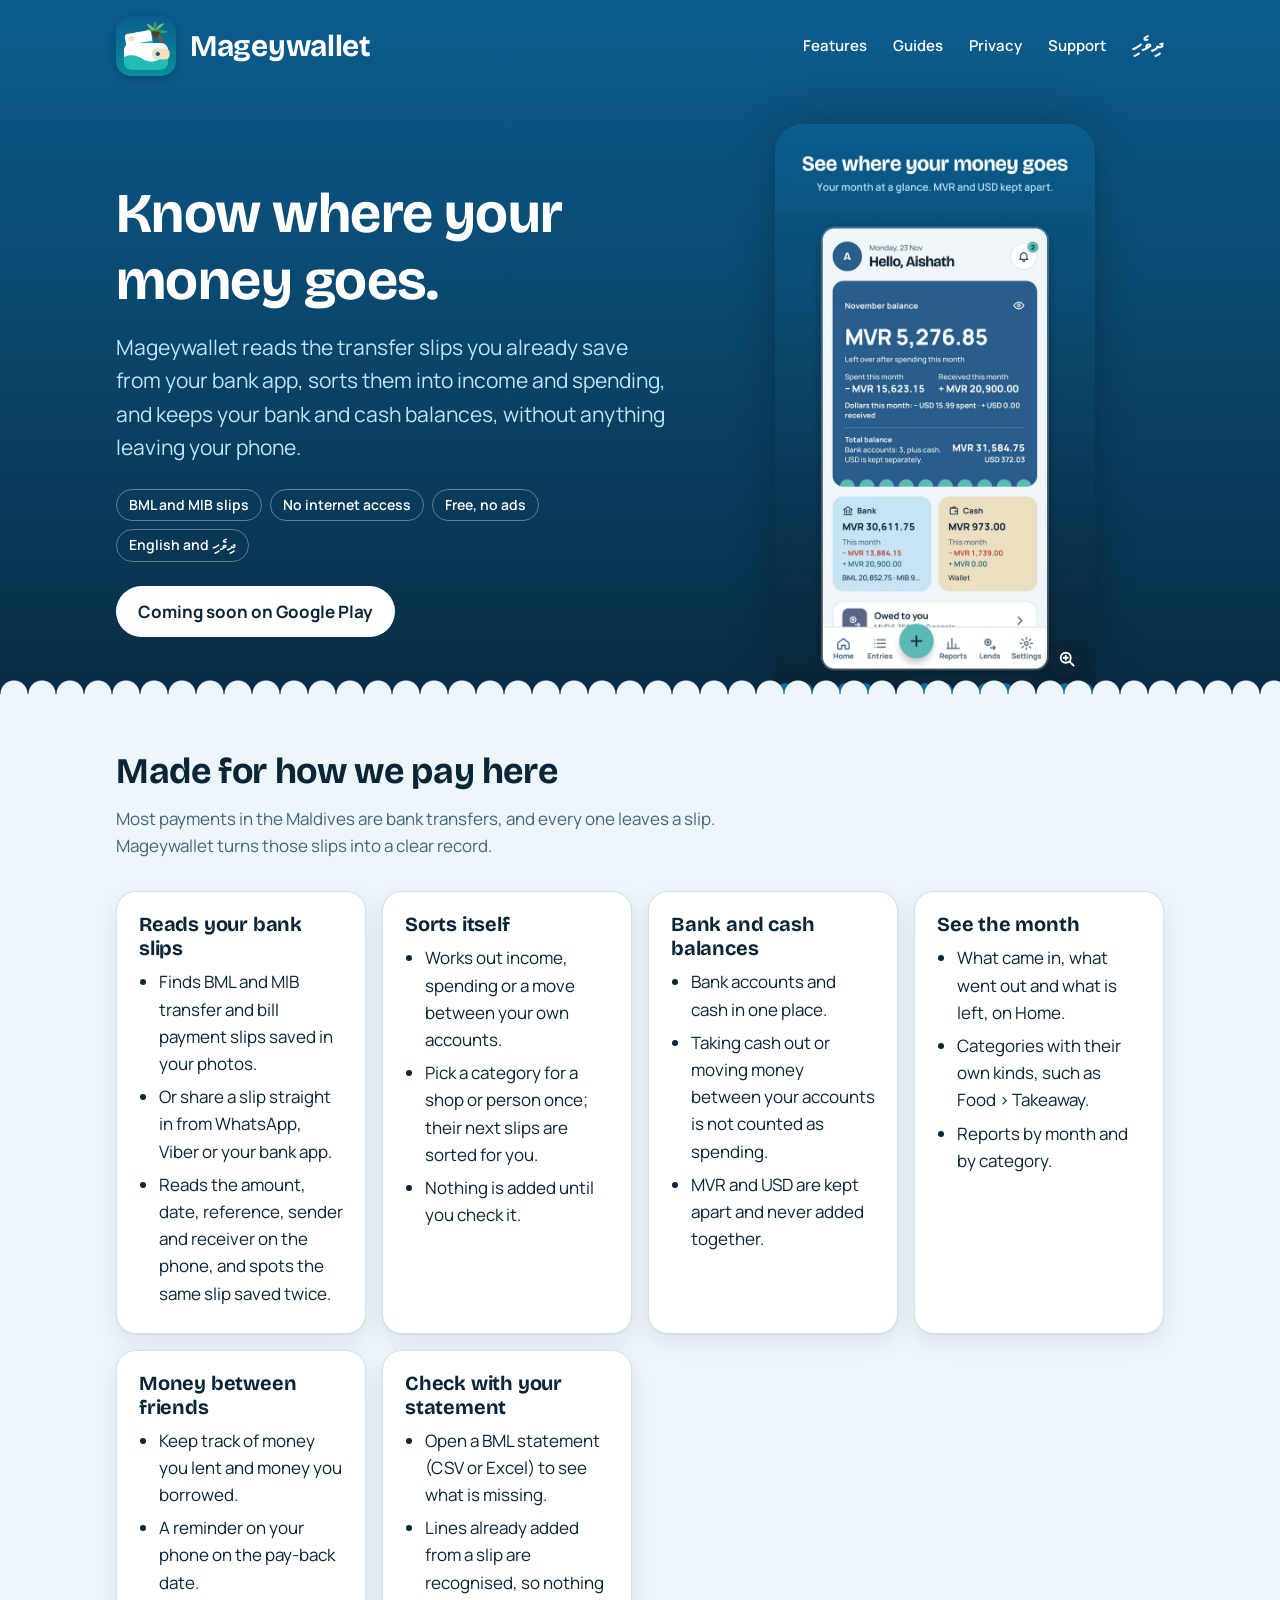
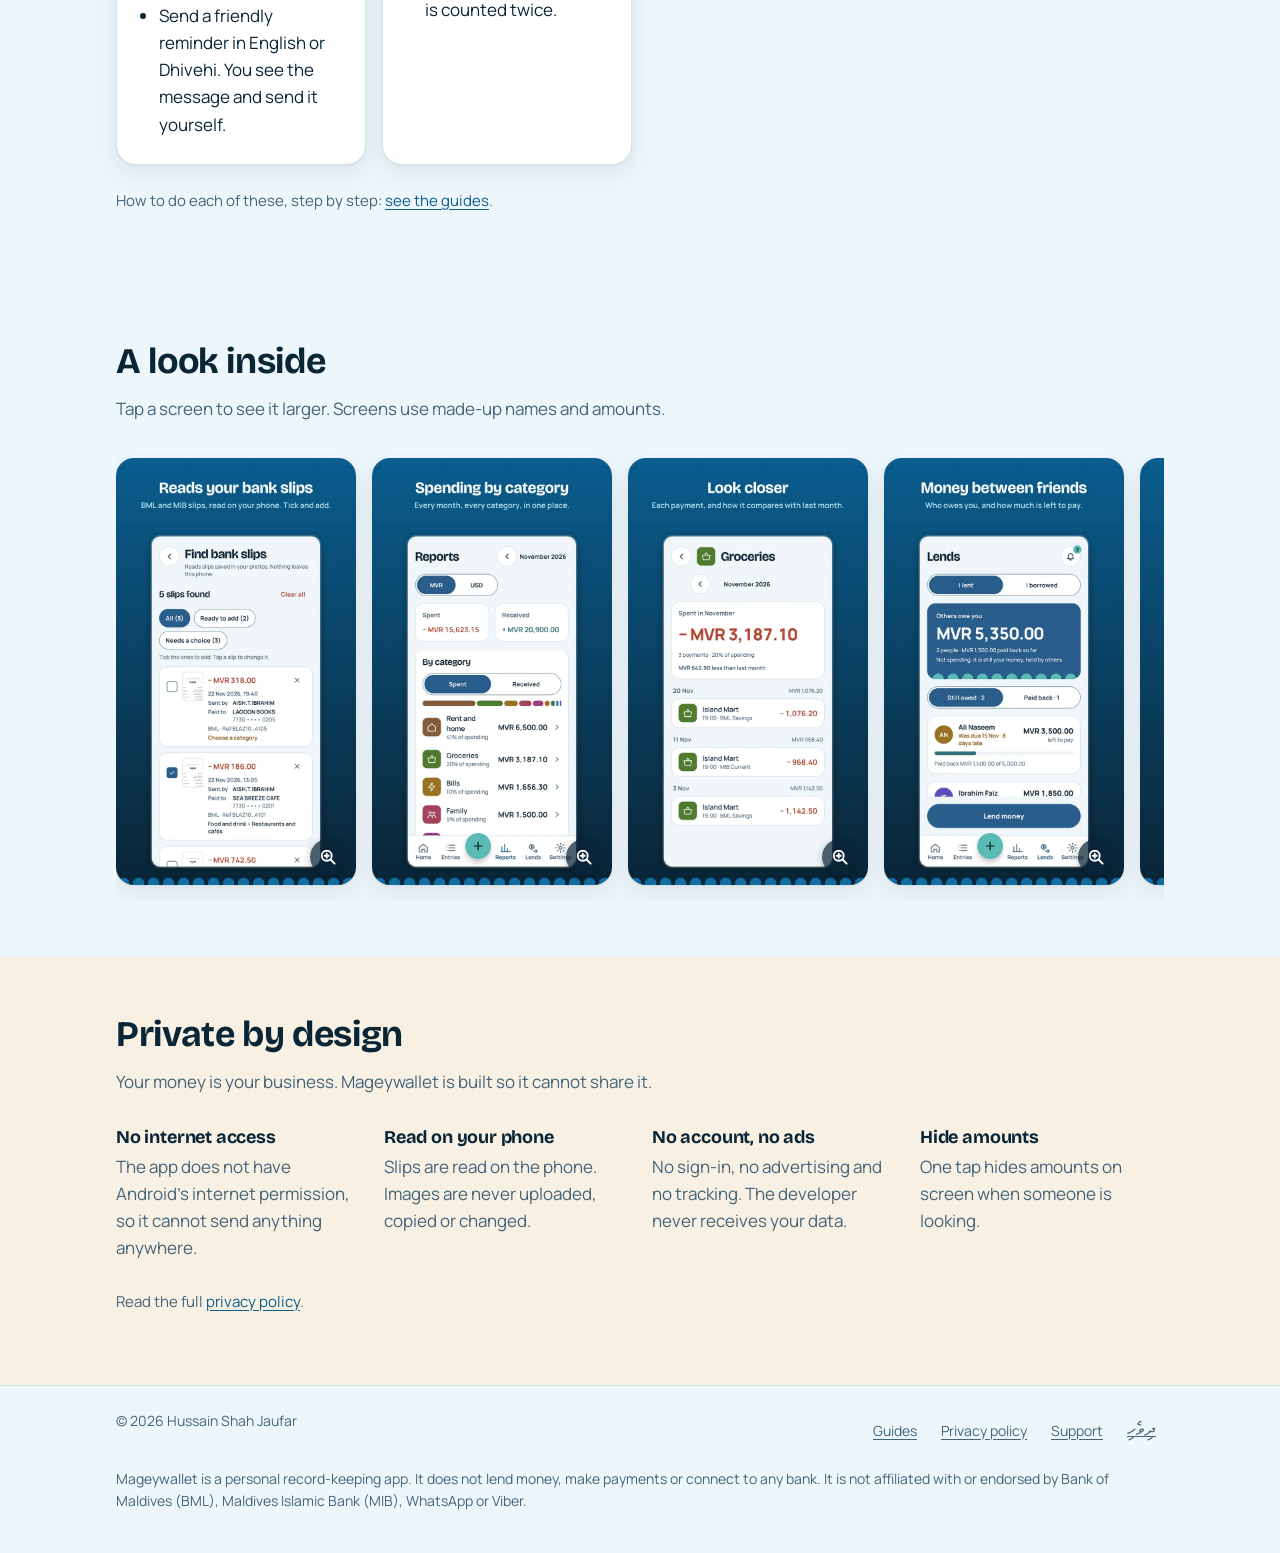
==== commit 4e5ec4cd: "Guides: how to do each main thing in the app, in English and Dhivehi Fifteen step-by-step guides on " ====
--- a/index.html
+++ b/index.html
@@ -6,14 +6,14 @@
 <title>Mageywallet: spending tracker for the Maldives</title>
 <meta name="description" content="Mageywallet reads your BML and MIB transfer slips, sorts income and spending, and keeps everything on your phone. No internet access, no account, no ads.">
 <meta name="theme-color" content="#0b5d8f">
-<link rel="canonical" href="https://shahjaufar.github.io/mageywallet-site/">
-<link rel="alternate" hreflang="en" href="https://shahjaufar.github.io/mageywallet-site/">
-<link rel="alternate" hreflang="dv" href="https://shahjaufar.github.io/mageywallet-site/dv/">
+<link rel="canonical" href="https://dhiyaacode.github.io/mageywallet-site/">
+<link rel="alternate" hreflang="en" href="https://dhiyaacode.github.io/mageywallet-site/">
+<link rel="alternate" hreflang="dv" href="https://dhiyaacode.github.io/mageywallet-site/dv/">
 <meta property="og:type" content="website">
 <meta property="og:title" content="Mageywallet: spending tracker for the Maldives">
 <meta property="og:description" content="Reads your BML and MIB slips and keeps everything on your phone.">
-<meta property="og:image" content="https://shahjaufar.github.io/mageywallet-site/assets/og-image.png">
-<meta property="og:url" content="https://shahjaufar.github.io/mageywallet-site/">
+<meta property="og:image" content="https://dhiyaacode.github.io/mageywallet-site/assets/og-image.png">
+<meta property="og:url" content="https://dhiyaacode.github.io/mageywallet-site/">
 <meta name="twitter:card" content="summary_large_image">
 <link rel="icon" type="image/png" sizes="32x32" href="assets/favicon-32.png">
 <link rel="icon" type="image/png" sizes="192x192" href="assets/icon-192.png">
@@ -32,6 +32,7 @@
       <a class="brand" href="./"><img src="assets/icon-192.png" alt="" width="60" height="60">Mageywallet</a>
       <nav class="site-nav" aria-label="Main">
         <a href="#features">Features</a>
+        <a href="guides.html">Guides</a>
         <a href="privacy.html">Privacy</a>
         <a href="support.html">Support</a>
         <a class="lang" href="dv/" hreflang="dv" lang="dv">ދިވެހި</a>
@@ -113,6 +114,7 @@
           </ul>
         </article>
       </div>
+      <p class="note" style="margin-top:24px">How to do each of these, step by step: <a href="guides.html">see the guides</a>.</p>
     </div>
   </section>
 
@@ -163,6 +165,7 @@
   <div class="wrap">
     <span>© 2026 Hussain Shah Jaufar</span>
     <nav aria-label="Footer">
+      <a href="guides.html">Guides</a>
       <a href="privacy.html">Privacy policy</a>
       <a href="support.html">Support</a>
       <a class="lang" href="dv/" hreflang="dv" lang="dv">ދިވެހި</a>
--- a/assets/style.css
+++ b/assets/style.css
@@ -179,6 +179,18 @@
 th, td { text-align: start; vertical-align: top; padding: 8px 10px; border-bottom: 1px solid var(--hairline); }
 th { color: var(--ink-muted); font-weight: 600; }
 
+.page ol { padding-inline-start: 24px; }
+.toc ol { margin: 0; columns: 2 16em; column-gap: 32px; }
+.toc li { break-inside: avoid; }
+.guide { padding: 0; scroll-margin-top: 16px; }
+.guide::after { content: ""; display: block; clear: both; }
+.guide-shot { float: inline-end; width: min(200px, 40%); margin: 4px 0 12px 20px; margin-inline-start: 20px; margin-inline-end: 0; }
+.guide-shot img { border-radius: 16px; box-shadow: var(--shadow); }
+.tip { background: var(--sand-surface); border-radius: 12px; padding: 10px 14px; font-size: 15px; }
+@media (max-width: 520px) {
+  .guide-shot { float: none; width: min(220px, 70%); margin: 4px auto 14px; }
+}
+
 details { background: var(--surface); border: 1px solid var(--hairline); border-radius: 14px; padding: 4px 18px; margin: 0 0 10px; }
 details[open] { padding-bottom: 12px; }
 summary { cursor: pointer; font-weight: 700; padding: 12px 0; min-height: 48px; }
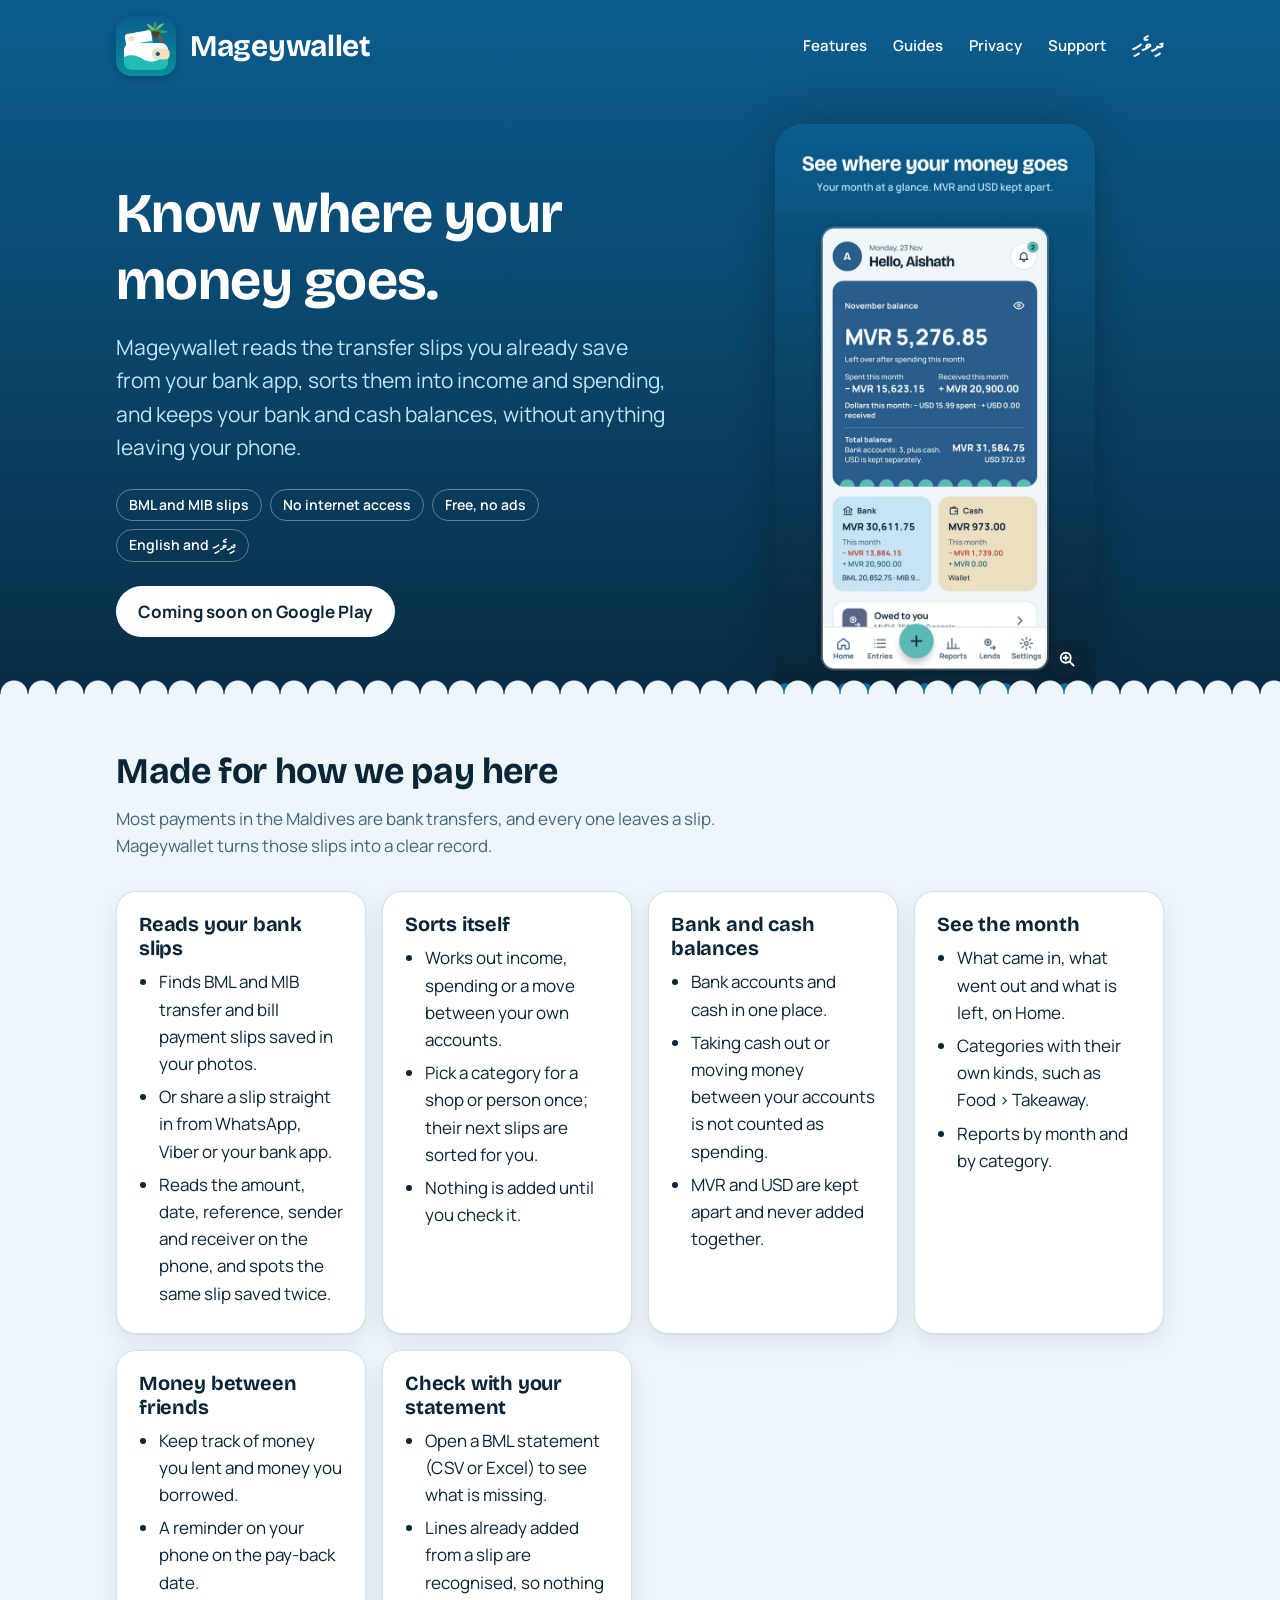
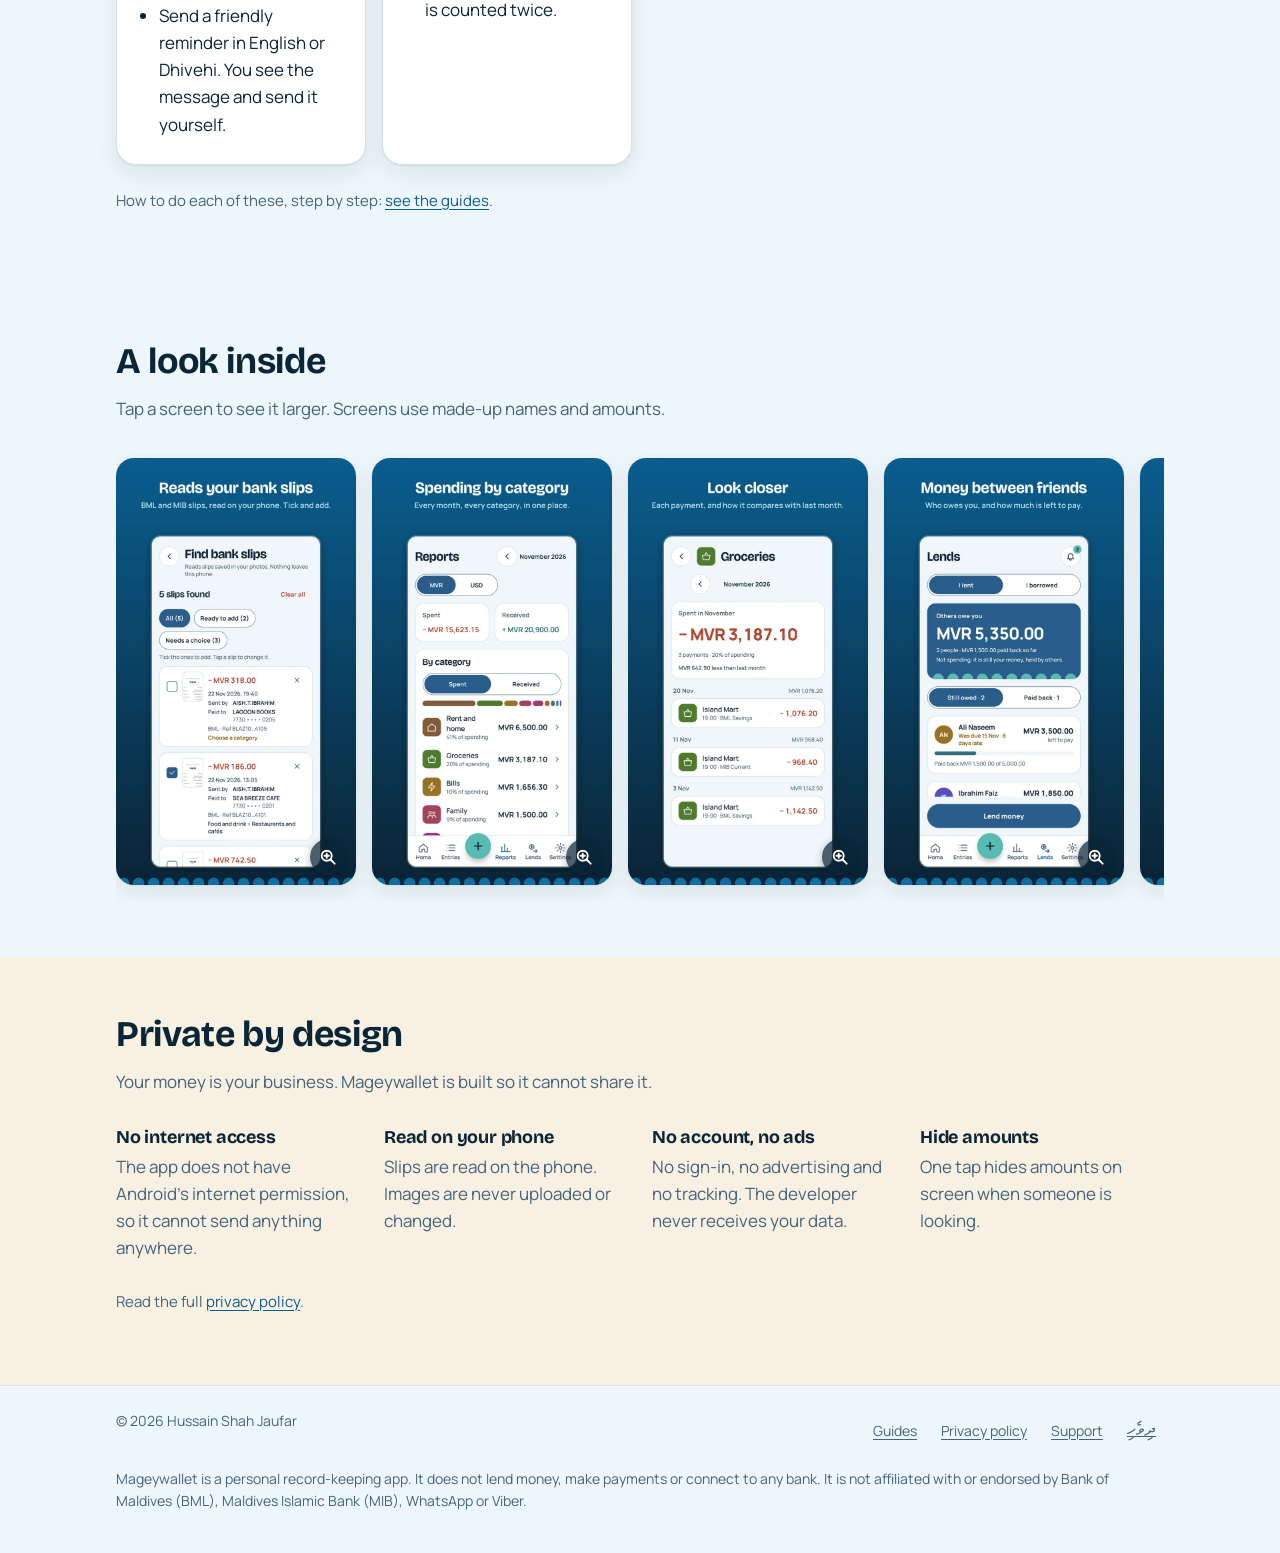
==== commit a6f42b5a: "Privacy policy: chosen and shared slips are copied into the app Says when a copy is kept and when it" ====
--- a/index.html
+++ b/index.html
@@ -145,7 +145,7 @@
         </div>
         <div>
           <h3>Read on your phone</h3>
-          <p>Slips are read on the phone. Images are never uploaded, copied or changed.</p>
+          <p>Slips are read on the phone. Images are never uploaded or changed.</p>
         </div>
         <div>
           <h3>No account, no ads</h3>
